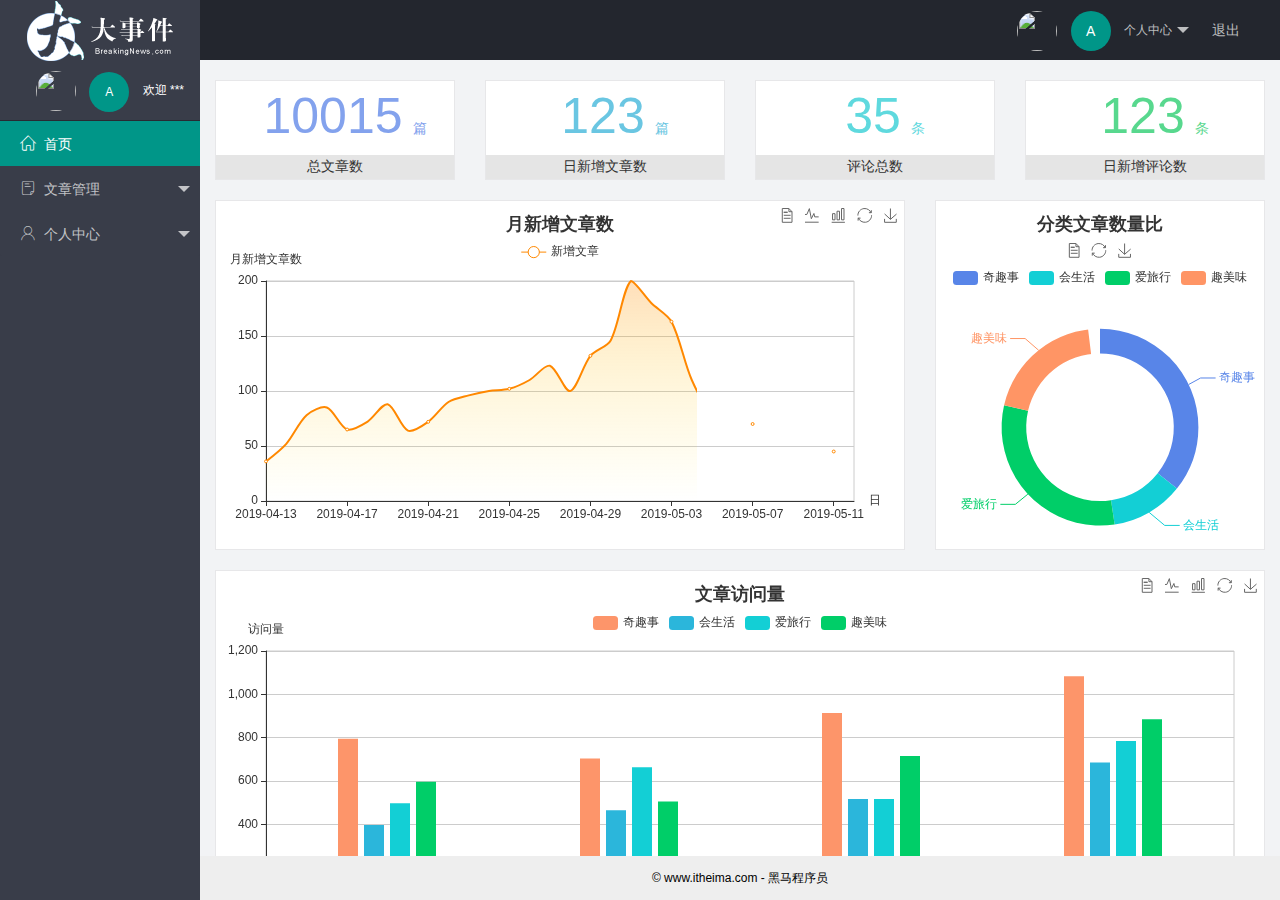
==== index.html @ 45d3a110 "完成了后台页面" ====
<!DOCTYPE html>
<html lang="en">
<head>
    <meta charset="UTF-8">
    <meta http-equiv="X-UA-Compatible" content="IE=edge">
    <meta name="viewport" content="width=device-width, initial-scale=1.0">
    <title>Document</title>
    <link rel="stylesheet" href="./assets/lib/layui/css/layui.css">
    <link rel="stylesheet" href="./assets/fonts/iconfont.css">
    <link rel="stylesheet" href="./assets/css/idnex.css">
</head>
<body>
    <div class="layui-layout layui-layout-admin">
      <div class="layui-header">
        <div class="layui-logo layui-hide-xs layui-bg-black">
            <img src="./assets/images/logo.png" alt="">
        </div>
        <!-- 头部区域（可配合layui 已有的水平导航） -->
       
        <ul class="layui-nav layui-layout-right">
          <li class="layui-nav-item layui-hide layui-show-md-inline-block">
            <a href="javascript:;" class="userinfo">
              <img src="//tva1.sinaimg.cn/crop.0.0.118.118.180/5db11ff4gw1e77d3nqrv8j203b03cweg.jpg" class="layui-nav-img">
              <span class="text-avatar">A</span>
              个人中心
            </a>
            <dl class="layui-nav-child">
              <dd><a href="">基本资料</a></dd>
              <dd><a href="">更换头像</a></dd>
              <dd><a href="">重置密码</a></dd>
            </dl>
          </li>
          <li class="layui-nav-item" lay-header-event="menuRight" lay-unselect>
            <a href="javascript:;" class="btnlogout">
            退出
            </a>
          </li>
        </ul>
      </div>
      
      <div class="layui-side layui-bg-black">
        <div class="layui-side-scroll">
          <!-- 左侧导航区域（可配合layui已有的垂直导航） -->
          <div class="userinfo">
            <img src="//tva1.sinaimg.cn/crop.0.0.118.118.180/5db11ff4gw1e77d3nqrv8j203b03cweg.jpg" class="layui-nav-img">
            <span class="text-avatar">A</span>
            <span id="welcome">欢迎 ***</span>
          </div>
          <ul class="layui-nav layui-nav-tree" lay-shrink="all">
           
            <li class="layui-nav-item layui-this"><a href="./home/dashboard.html" target="fm" ><span class="iconfont icon-home"></span>首页</a></li>

            <li class="layui-nav-item">
              <a class="" href="javascript:;"><span class="iconfont icon-16"></span>文章管理</a>
              <dl class="layui-nav-child">
                <dd><a href="javascript:;"><i class="layui-icon layui-icon-app"></i>文章类别</a></dd>
                <dd><a href="javascript:;"><i class="layui-icon layui-icon-app"></i>文章列表</a></dd>
                <dd><a href="javascript:;"><i class="layui-icon layui-icon-app"></i>发布文章</a></dd>
              </dl>
            </li>
            <li class="layui-nav-item">
              <a href="javascript:;"><span class="iconfont icon-user"></span>个人中心</a>
              <dl class="layui-nav-child">
                <dd><a href="javascript:;"><i class="layui-icon layui-icon-app"></i>基本资料</a></dd>
                <dd><a href="javascript:;"><i class="layui-icon layui-icon-app"></i>更换头像</a></dd>
                <dd><a href="javascript:;"><i class="layui-icon layui-icon-app"></i>重置密码</a></dd>
              </dl>
            </li>
            
          </ul>
        </div>
      </div>
      
      <div class="layui-body">
        <!-- 内容主体区域 -->
        <iframe name="fm" src="./home/dashboard.html" frameborder="0"></iframe>
      </div>
      
      <div class="layui-footer">
        <!-- 底部固定区域 -->
        © www.itheima.com - 黑马程序员
      </div>
    </div>
    <script src="./assets/lib/layui/layui.all.js"></script>
    <script src="./assets/lib/jquery.js"></script>
    <script src="./assets/js/baseapi.js"></script>
    <script src="./assets/js/index.js"></script>
    </body>
</html>
---- assets/lib/layui/css/layui.css ----
/** layui-v2.5.5 MIT License By https://www.layui.com */
 .layui-inline,img{display:inline-block;vertical-align:middle}h1,h2,h3,h4,h5,h6{font-weight:400}.layui-edge,.layui-header,.layui-inline,.layui-main{position:relative}.layui-body,.layui-edge,.layui-elip{overflow:hidden}.layui-btn,.layui-edge,.layui-inline,img{vertical-align:middle}.layui-btn,.layui-disabled,.layui-icon,.layui-unselect{-moz-user-select:none;-webkit-user-select:none;-ms-user-select:none}.layui-elip,.layui-form-checkbox span,.layui-form-pane .layui-form-label{text-overflow:ellipsis;white-space:nowrap}.layui-breadcrumb,.layui-tree-btnGroup{visibility:hidden}blockquote,body,button,dd,div,dl,dt,form,h1,h2,h3,h4,h5,h6,input,li,ol,p,pre,td,textarea,th,ul{margin:0;padding:0;-webkit-tap-highlight-color:rgba(0,0,0,0)}a:active,a:hover{outline:0}img{border:none}li{list-style:none}table{border-collapse:collapse;border-spacing:0}h4,h5,h6{font-size:100%}button,input,optgroup,option,select,textarea{font-family:inherit;font-size:inherit;font-style:inherit;font-weight:inherit;outline:0}pre{white-space:pre-wrap;white-space:-moz-pre-wrap;white-space:-pre-wrap;white-space:-o-pre-wrap;word-wrap:break-word}body{line-height:24px;font:14px Helvetica Neue,Helvetica,PingFang SC,Tahoma,Arial,sans-serif}hr{height:1px;margin:10px 0;border:0;clear:both}a{color:#333;text-decoration:none}a:hover{color:#777}a cite{font-style:normal;*cursor:pointer}.layui-border-box,.layui-border-box *{box-sizing:border-box}.layui-box,.layui-box *{box-sizing:content-box}.layui-clear{clear:both;*zoom:1}.layui-clear:after{content:'\20';clear:both;*zoom:1;display:block;height:0}.layui-inline{*display:inline;*zoom:1}.layui-edge{display:inline-block;width:0;height:0;border-width:6px;border-style:dashed;border-color:transparent}.layui-edge-top{top:-4px;border-bottom-color:#999;border-bottom-style:solid}.layui-edge-right{border-left-color:#999;border-left-style:solid}.layui-edge-bottom{top:2px;border-top-color:#999;border-top-style:solid}.layui-edge-left{border-right-color:#999;border-right-style:solid}.layui-disabled,.layui-disabled:hover{color:#d2d2d2!important;cursor:not-allowed!important}.layui-circle{border-radius:100%}.layui-show{display:block!important}.layui-hide{display:none!important}@font-face{font-family:layui-icon;src:url(../font/iconfont.eot?v=250);src:url(../font/iconfont.eot?v=250#iefix) format('embedded-opentype'),url(../font/iconfont.woff2?v=250) format('woff2'),url(../font/iconfont.woff?v=250) format('woff'),url(../font/iconfont.ttf?v=250) format('truetype'),url(../font/iconfont.svg?v=250#layui-icon) format('svg')}.layui-icon{font-family:layui-icon!important;font-size:16px;font-style:normal;-webkit-font-smoothing:antialiased;-moz-osx-font-smoothing:grayscale}.layui-icon-reply-fill:before{content:"\e611"}.layui-icon-set-fill:before{content:"\e614"}.layui-icon-menu-fill:before{content:"\e60f"}.layui-icon-search:before{content:"\e615"}.layui-icon-share:before{content:"\e641"}.layui-icon-set-sm:before{content:"\e620"}.layui-icon-engine:before{content:"\e628"}.layui-icon-close:before{content:"\1006"}.layui-icon-close-fill:before{content:"\1007"}.layui-icon-chart-screen:before{content:"\e629"}.layui-icon-star:before{content:"\e600"}.layui-icon-circle-dot:before{content:"\e617"}.layui-icon-chat:before{content:"\e606"}.layui-icon-release:before{content:"\e609"}.layui-icon-list:before{content:"\e60a"}.layui-icon-chart:before{content:"\e62c"}.layui-icon-ok-circle:before{content:"\1005"}.layui-icon-layim-theme:before{content:"\e61b"}.layui-icon-table:before{content:"\e62d"}.layui-icon-right:before{content:"\e602"}.layui-icon-left:before{content:"\e603"}.layui-icon-cart-simple:before{content:"\e698"}.layui-icon-face-cry:before{content:"\e69c"}.layui-icon-face-smile:before{content:"\e6af"}.layui-icon-survey:before{content:"\e6b2"}.layui-icon-tree:before{content:"\e62e"}.layui-icon-upload-circle:before{content:"\e62f"}.layui-icon-add-circle:before{content:"\e61f"}.layui-icon-download-circle:before{content:"\e601"}.layui-icon-templeate-1:before{content:"\e630"}.layui-icon-util:before{content:"\e631"}.layui-icon-face-surprised:before{content:"\e664"}.layui-icon-edit:before{content:"\e642"}.layui-icon-speaker:before{content:"\e645"}.layui-icon-down:before{content:"\e61a"}.layui-icon-file:before{content:"\e621"}.layui-icon-layouts:before{content:"\e632"}.layui-icon-rate-half:before{content:"\e6c9"}.layui-icon-add-circle-fine:before{content:"\e608"}.layui-icon-prev-circle:before{content:"\e633"}.layui-icon-read:before{content:"\e705"}.layui-icon-404:before{content:"\e61c"}.layui-icon-carousel:before{content:"\e634"}.layui-icon-help:before{content:"\e607"}.layui-icon-code-circle:before{content:"\e635"}.layui-icon-water:before{content:"\e636"}.layui-icon-username:before{content:"\e66f"}.layui-icon-find-fill:before{content:"\e670"}.layui-icon-about:before{content:"\e60b"}.layui-icon-location:before{content:"\e715"}.layui-icon-up:before{content:"\e619"}.layui-icon-pause:before{content:"\e651"}.layui-icon-date:before{content:"\e637"}.layui-icon-layim-uploadfile:before{content:"\e61d"}.layui-icon-delete:before{content:"\e640"}.layui-icon-play:before{content:"\e652"}.layui-icon-top:before{content:"\e604"}.layui-icon-friends:before{content:"\e612"}.layui-icon-refresh-3:before{content:"\e9aa"}.layui-icon-ok:before{content:"\e605"}.layui-icon-layer:before{content:"\e638"}.layui-icon-face-smile-fine:before{content:"\e60c"}.layui-icon-dollar:before{content:"\e659"}.layui-icon-group:before{content:"\e613"}.layui-icon-layim-download:before{content:"\e61e"}.layui-icon-picture-fine:before{content:"\e60d"}.layui-icon-link:before{content:"\e64c"}.layui-icon-diamond:before{content:"\e735"}.layui-icon-log:before{content:"\e60e"}.layui-icon-rate-solid:before{content:"\e67a"}.layui-icon-fonts-del:before{content:"\e64f"}.layui-icon-unlink:before{content:"\e64d"}.layui-icon-fonts-clear:before{content:"\e639"}.layui-icon-triangle-r:before{content:"\e623"}.layui-icon-circle:before{content:"\e63f"}.layui-icon-radio:before{content:"\e643"}.layui-icon-align-center:before{content:"\e647"}.layui-icon-align-right:before{content:"\e648"}.layui-icon-align-left:before{content:"\e649"}.layui-icon-loading-1:before{content:"\e63e"}.layui-icon-return:before{content:"\e65c"}.layui-icon-fonts-strong:before{content:"\e62b"}.layui-icon-upload:before{content:"\e67c"}.layui-icon-dialogue:before{content:"\e63a"}.layui-icon-video:before{content:"\e6ed"}.layui-icon-headset:before{content:"\e6fc"}.layui-icon-cellphone-fine:before{content:"\e63b"}.layui-icon-add-1:before{content:"\e654"}.layui-icon-face-smile-b:before{content:"\e650"}.layui-icon-fonts-html:before{content:"\e64b"}.layui-icon-form:before{content:"\e63c"}.layui-icon-cart:before{content:"\e657"}.layui-icon-camera-fill:before{content:"\e65d"}.layui-icon-tabs:before{content:"\e62a"}.layui-icon-fonts-code:before{content:"\e64e"}.layui-icon-fire:before{content:"\e756"}.layui-icon-set:before{content:"\e716"}.layui-icon-fonts-u:before{content:"\e646"}.layui-icon-triangle-d:before{content:"\e625"}.layui-icon-tips:before{content:"\e702"}.layui-icon-picture:before{content:"\e64a"}.layui-icon-more-vertical:before{content:"\e671"}.layui-icon-flag:before{content:"\e66c"}.layui-icon-loading:before{content:"\e63d"}.layui-icon-fonts-i:before{content:"\e644"}.layui-icon-refresh-1:before{content:"\e666"}.layui-icon-rmb:before{content:"\e65e"}.layui-icon-home:before{content:"\e68e"}.layui-icon-user:before{content:"\e770"}.layui-icon-notice:before{content:"\e667"}.layui-icon-login-weibo:before{content:"\e675"}.layui-icon-voice:before{content:"\e688"}.layui-icon-upload-drag:before{content:"\e681"}.layui-icon-login-qq:before{content:"\e676"}.layui-icon-snowflake:before{content:"\e6b1"}.layui-icon-file-b:before{content:"\e655"}.layui-icon-template:before{content:"\e663"}.layui-icon-auz:before{content:"\e672"}.layui-icon-console:before{content:"\e665"}.layui-icon-app:before{content:"\e653"}.layui-icon-prev:before{content:"\e65a"}.layui-icon-website:before{content:"\e7ae"}.layui-icon-next:before{content:"\e65b"}.layui-icon-component:before{content:"\e857"}.layui-icon-more:before{content:"\e65f"}.layui-icon-login-wechat:before{content:"\e677"}.layui-icon-shrink-right:before{content:"\e668"}.layui-icon-spread-left:before{content:"\e66b"}.layui-icon-camera:before{content:"\e660"}.layui-icon-note:before{content:"\e66e"}.layui-icon-refresh:before{content:"\e669"}.layui-icon-female:before{content:"\e661"}.layui-icon-male:before{content:"\e662"}.layui-icon-password:before{content:"\e673"}.layui-icon-senior:before{content:"\e674"}.layui-icon-theme:before{content:"\e66a"}.layui-icon-tread:before{content:"\e6c5"}.layui-icon-praise:before{content:"\e6c6"}.layui-icon-star-fill:before{content:"\e658"}.layui-icon-rate:before{content:"\e67b"}.layui-icon-template-1:before{content:"\e656"}.layui-icon-vercode:before{content:"\e679"}.layui-icon-cellphone:before{content:"\e678"}.layui-icon-screen-full:before{content:"\e622"}.layui-icon-screen-restore:before{content:"\e758"}.layui-icon-cols:before{content:"\e610"}.layui-icon-export:before{content:"\e67d"}.layui-icon-print:before{content:"\e66d"}.layui-icon-slider:before{content:"\e714"}.layui-icon-addition:before{content:"\e624"}.layui-icon-subtraction:before{content:"\e67e"}.layui-icon-service:before{content:"\e626"}.layui-icon-transfer:before{content:"\e691"}.layui-main{width:1140px;margin:0 auto}.layui-header{z-index:1000;height:60px}.layui-header a:hover{transition:all .5s;-webkit-transition:all .5s}.layui-side{position:fixed;left:0;top:0;bottom:0;z-index:999;width:200px;overflow-x:hidden}.layui-side-scroll{position:relative;width:220px;height:100%;overflow-x:hidden}.layui-body{position:absolute;left:200px;right:0;top:0;bottom:0;z-index:998;width:auto;overflow-y:auto;box-sizing:border-box}.layui-layout-body{overflow:hidden}.layui-layout-admin .layui-header{background-color:#23262E}.layui-layout-admin .layui-side{top:60px;width:200px;overflow-x:hidden}.layui-layout-admin .layui-body{position:fixed;top:60px;bottom:44px}.layui-layout-admin .layui-main{width:auto;margin:0 15px}.layui-layout-admin .layui-footer{position:fixed;left:200px;right:0;bottom:0;height:44px;line-height:44px;padding:0 15px;background-color:#eee}.layui-layout-admin .layui-logo{position:absolute;left:0;top:0;width:200px;height:100%;line-height:60px;text-align:center;color:#009688;font-size:16px}.layui-layout-admin .layui-header .layui-nav{background:0 0}.layui-layout-left{position:absolute!important;left:200px;top:0}.layui-layout-right{position:absolute!important;right:0;top:0}.layui-container{position:relative;margin:0 auto;padding:0 15px;box-sizing:border-box}.layui-fluid{position:relative;margin:0 auto;padding:0 15px}.layui-row:after,.layui-row:before{content:'';display:block;clear:both}.layui-col-lg1,.layui-col-lg10,.layui-col-lg11,.layui-col-lg12,.layui-col-lg2,.layui-col-lg3,.layui-col-lg4,.layui-col-lg5,.layui-col-lg6,.layui-col-lg7,.layui-col-lg8,.layui-col-lg9,.layui-col-md1,.layui-col-md10,.layui-col-md11,.layui-col-md12,.layui-col-md2,.layui-col-md3,.layui-col-md4,.layui-col-md5,.layui-col-md6,.layui-col-md7,.layui-col-md8,.layui-col-md9,.layui-col-sm1,.layui-col-sm10,.layui-col-sm11,.layui-col-sm12,.layui-col-sm2,.layui-col-sm3,.layui-col-sm4,.layui-col-sm5,.layui-col-sm6,.layui-col-sm7,.layui-col-sm8,.layui-col-sm9,.layui-col-xs1,.layui-col-xs10,.layui-col-xs11,.layui-col-xs12,.layui-col-xs2,.layui-col-xs3,.layui-col-xs4,.layui-col-xs5,.layui-col-xs6,.layui-col-xs7,.layui-col-xs8,.layui-col-xs9{position:relative;display:block;box-sizing:border-box}.layui-col-xs1,.layui-col-xs10,.layui-col-xs11,.layui-col-xs12,.layui-col-xs2,.layui-col-xs3,.layui-col-xs4,.layui-col-xs5,.layui-col-xs6,.layui-col-xs7,.layui-col-xs8,.layui-col-xs9{float:left}.layui-col-xs1{width:8.33333333%}.layui-col-xs2{width:16.66666667%}.layui-col-xs3{width:25%}.layui-col-xs4{width:33.33333333%}.layui-col-xs5{width:41.66666667%}.layui-col-xs6{width:50%}.layui-col-xs7{width:58.33333333%}.layui-col-xs8{width:66.66666667%}.layui-col-xs9{width:75%}.layui-col-xs10{width:83.33333333%}.layui-col-xs11{width:91.66666667%}.layui-col-xs12{width:100%}.layui-col-xs-offset1{margin-left:8.33333333%}.layui-col-xs-offset2{margin-left:16.66666667%}.layui-col-xs-offset3{margin-left:25%}.layui-col-xs-offset4{margin-left:33.33333333%}.layui-col-xs-offset5{margin-left:41.66666667%}.layui-col-xs-offset6{margin-left:50%}.layui-col-xs-offset7{margin-left:58.33333333%}.layui-col-xs-offset8{margin-left:66.66666667%}.layui-col-xs-offset9{margin-left:75%}.layui-col-xs-offset10{margin-left:83.33333333%}.layui-col-xs-offset11{margin-left:91.66666667%}.layui-col-xs-offset12{margin-left:100%}@media screen and (max-width:768px){.layui-hide-xs{display:none!important}.layui-show-xs-block{display:block!important}.layui-show-xs-inline{display:inline!important}.layui-show-xs-inline-block{display:inline-block!important}}@media screen and (min-width:768px){.layui-container{width:750px}.layui-hide-sm{display:none!important}.layui-show-sm-block{display:block!important}.layui-show-sm-inline{display:inline!important}.layui-show-sm-inline-block{display:inline-block!important}.layui-col-sm1,.layui-col-sm10,.layui-col-sm11,.layui-col-sm12,.layui-col-sm2,.layui-col-sm3,.layui-col-sm4,.layui-col-sm5,.layui-col-sm6,.layui-col-sm7,.layui-col-sm8,.layui-col-sm9{float:left}.layui-col-sm1{width:8.33333333%}.layui-col-sm2{width:16.66666667%}.layui-col-sm3{width:25%}.layui-col-sm4{width:33.33333333%}.layui-col-sm5{width:41.66666667%}.layui-col-sm6{width:50%}.layui-col-sm7{width:58.33333333%}.layui-col-sm8{width:66.66666667%}.layui-col-sm9{width:75%}.layui-col-sm10{width:83.33333333%}.layui-col-sm11{width:91.66666667%}.layui-col-sm12{width:100%}.layui-col-sm-offset1{margin-left:8.33333333%}.layui-col-sm-offset2{margin-left:16.66666667%}.layui-col-sm-offset3{margin-left:25%}.layui-col-sm-offset4{margin-left:33.33333333%}.layui-col-sm-offset5{margin-left:41.66666667%}.layui-col-sm-offset6{margin-left:50%}.layui-col-sm-offset7{margin-left:58.33333333%}.layui-col-sm-offset8{margin-left:66.66666667%}.layui-col-sm-offset9{margin-left:75%}.layui-col-sm-offset10{margin-left:83.33333333%}.layui-col-sm-offset11{margin-left:91.66666667%}.layui-col-sm-offset12{margin-left:100%}}@media screen and (min-width:992px){.layui-container{width:970px}.layui-hide-md{display:none!important}.layui-show-md-block{display:block!important}.layui-show-md-inline{display:inline!important}.layui-show-md-inline-block{display:inline-block!important}.layui-col-md1,.layui-col-md10,.layui-col-md11,.layui-col-md12,.layui-col-md2,.layui-col-md3,.layui-col-md4,.layui-col-md5,.layui-col-md6,.layui-col-md7,.layui-col-md8,.layui-col-md9{float:left}.layui-col-md1{width:8.33333333%}.layui-col-md2{width:16.66666667%}.layui-col-md3{width:25%}.layui-col-md4{width:33.33333333%}.layui-col-md5{width:41.66666667%}.layui-col-md6{width:50%}.layui-col-md7{width:58.33333333%}.layui-col-md8{width:66.66666667%}.layui-col-md9{width:75%}.layui-col-md10{width:83.33333333%}.layui-col-md11{width:91.66666667%}.layui-col-md12{width:100%}.layui-col-md-offset1{margin-left:8.33333333%}.layui-col-md-offset2{margin-left:16.66666667%}.layui-col-md-offset3{margin-left:25%}.layui-col-md-offset4{margin-left:33.33333333%}.layui-col-md-offset5{margin-left:41.66666667%}.layui-col-md-offset6{margin-left:50%}.layui-col-md-offset7{margin-left:58.33333333%}.layui-col-md-offset8{margin-left:66.66666667%}.layui-col-md-offset9{margin-left:75%}.layui-col-md-offset10{margin-left:83.33333333%}.layui-col-md-offset11{margin-left:91.66666667%}.layui-col-md-offset12{margin-left:100%}}@media screen and (min-width:1200px){.layui-container{width:1170px}.layui-hide-lg{display:none!important}.layui-show-lg-block{display:block!important}.layui-show-lg-inline{display:inline!important}.layui-show-lg-inline-block{display:inline-block!important}.layui-col-lg1,.layui-col-lg10,.layui-col-lg11,.layui-col-lg12,.layui-col-lg2,.layui-col-lg3,.layui-col-lg4,.layui-col-lg5,.layui-col-lg6,.layui-col-lg7,.layui-col-lg8,.layui-col-lg9{float:left}.layui-col-lg1{width:8.33333333%}.layui-col-lg2{width:16.66666667%}.layui-col-lg3{width:25%}.layui-col-lg4{width:33.33333333%}.layui-col-lg5{width:41.66666667%}.layui-col-lg6{width:50%}.layui-col-lg7{width:58.33333333%}.layui-col-lg8{width:66.66666667%}.layui-col-lg9{width:75%}.layui-col-lg10{width:83.33333333%}.layui-col-lg11{width:91.66666667%}.layui-col-lg12{width:100%}.layui-col-lg-offset1{margin-left:8.33333333%}.layui-col-lg-offset2{margin-left:16.66666667%}.layui-col-lg-offset3{margin-left:25%}.layui-col-lg-offset4{margin-left:33.33333333%}.layui-col-lg-offset5{margin-left:41.66666667%}.layui-col-lg-offset6{margin-left:50%}.layui-col-lg-offset7{margin-left:58.33333333%}.layui-col-lg-offset8{margin-left:66.66666667%}.layui-col-lg-offset9{margin-left:75%}.layui-col-lg-offset10{margin-left:83.33333333%}.layui-col-lg-offset11{margin-left:91.66666667%}.layui-col-lg-offset12{margin-left:100%}}.layui-col-space1{margin:-.5px}.layui-col-space1>*{padding:.5px}.layui-col-space3{margin:-1.5px}.layui-col-space3>*{padding:1.5px}.layui-col-space5{margin:-2.5px}.layui-col-space5>*{padding:2.5px}.layui-col-space8{margin:-3.5px}.layui-col-space8>*{padding:3.5px}.layui-col-space10{margin:-5px}.layui-col-space10>*{padding:5px}.layui-col-space12{margin:-6px}.layui-col-space12>*{padding:6px}.layui-col-space15{margin:-7.5px}.layui-col-space15>*{padding:7.5px}.layui-col-space18{margin:-9px}.layui-col-space18>*{padding:9px}.layui-col-space20{margin:-10px}.layui-col-space20>*{padding:10px}.layui-col-space22{margin:-11px}.layui-col-space22>*{padding:11px}.layui-col-space25{margin:-12.5px}.layui-col-space25>*{padding:12.5px}.layui-col-space30{margin:-15px}.layui-col-space30>*{padding:15px}.layui-btn,.layui-input,.layui-select,.layui-textarea,.layui-upload-button{outline:0;-webkit-appearance:none;transition:all .3s;-webkit-transition:all .3s;box-sizing:border-box}.layui-elem-quote{margin-bottom:10px;padding:15px;line-height:22px;border-left:5px solid #009688;border-radius:0 2px 2px 0;background-color:#f2f2f2}.layui-quote-nm{border-style:solid;border-width:1px 1px 1px 5px;background:0 0}.layui-elem-field{margin-bottom:10px;padding:0;border-width:1px;border-style:solid}.layui-elem-field legend{margin-left:20px;padding:0 10px;font-size:20px;font-weight:300}.layui-field-title{margin:10px 0 20px;border-width:1px 0 0}.layui-field-box{padding:10px 15px}.layui-field-title .layui-field-box{padding:10px 0}.layui-progress{position:relative;height:6px;border-radius:20px;background-color:#e2e2e2}.layui-progress-bar{position:absolute;left:0;top:0;width:0;max-width:100%;height:6px;border-radius:20px;text-align:right;background-color:#5FB878;transition:all .3s;-webkit-transition:all .3s}.layui-progress-big,.layui-progress-big .layui-progress-bar{height:18px;line-height:18px}.layui-progress-text{position:relative;top:-20px;line-height:18px;font-size:12px;color:#666}.layui-progress-big .layui-progress-text{position:static;padding:0 10px;color:#fff}.layui-collapse{border-width:1px;border-style:solid;border-radius:2px}.layui-colla-content,.layui-colla-item{border-top-width:1px;border-top-style:solid}.layui-colla-item:first-child{border-top:none}.layui-colla-title{position:relative;height:42px;line-height:42px;padding:0 15px 0 35px;color:#333;background-color:#f2f2f2;cursor:pointer;font-size:14px;overflow:hidden}.layui-colla-content{display:none;padding:10px 15px;line-height:22px;color:#666}.layui-colla-icon{position:absolute;left:15px;top:0;font-size:14px}.layui-card{margin-bottom:15px;border-radius:2px;background-color:#fff;box-shadow:0 1px 2px 0 rgba(0,0,0,.05)}.layui-card:last-child{margin-bottom:0}.layui-card-header{position:relative;height:42px;line-height:42px;padding:0 15px;border-bottom:1px solid #f6f6f6;color:#333;border-radius:2px 2px 0 0;font-size:14px}.layui-bg-black,.layui-bg-blue,.layui-bg-cyan,.layui-bg-green,.layui-bg-orange,.layui-bg-red{color:#fff!important}.layui-card-body{position:relative;padding:10px 15px;line-height:24px}.layui-card-body[pad15]{padding:15px}.layui-card-body[pad20]{padding:20px}.layui-card-body .layui-table{margin:5px 0}.layui-card .layui-tab{margin:0}.layui-panel-window{position:relative;padding:15px;border-radius:0;border-top:5px solid #E6E6E6;background-color:#fff}.layui-auxiliar-moving{position:fixed;left:0;right:0;top:0;bottom:0;width:100%;height:100%;background:0 0;z-index:9999999999}.layui-form-label,.layui-form-mid,.layui-form-select,.layui-input-block,.layui-input-inline,.layui-textarea{position:relative}.layui-bg-red{background-color:#FF5722!important}.layui-bg-orange{background-color:#FFB800!important}.layui-bg-green{background-color:#009688!important}.layui-bg-cyan{background-color:#2F4056!important}.layui-bg-blue{background-color:#1E9FFF!important}.layui-bg-black{background-color:#393D49!important}.layui-bg-gray{background-color:#eee!important;color:#666!important}.layui-badge-rim,.layui-colla-content,.layui-colla-item,.layui-collapse,.layui-elem-field,.layui-form-pane .layui-form-item[pane],.layui-form-pane .layui-form-label,.layui-input,.layui-layedit,.layui-layedit-tool,.layui-quote-nm,.layui-select,.layui-tab-bar,.layui-tab-card,.layui-tab-title,.layui-tab-title .layui-this:after,.layui-textarea{border-color:#e6e6e6}.layui-timeline-item:before,hr{background-color:#e6e6e6}.layui-text{line-height:22px;font-size:14px;color:#666}.layui-text h1,.layui-text h2,.layui-text h3{font-weight:500;color:#333}.layui-text h1{font-size:30px}.layui-text h2{font-size:24px}.layui-text h3{font-size:18px}.layui-text a:not(.layui-btn){color:#01AAED}.layui-text a:not(.layui-btn):hover{text-decoration:underline}.layui-text ul{padding:5px 0 5px 15px}.layui-text ul li{margin-top:5px;list-style-type:disc}.layui-text em,.layui-word-aux{color:#999!important;padding:0 5px!important}.layui-btn{display:inline-block;height:38px;line-height:38px;padding:0 18px;background-color:#009688;color:#fff;white-space:nowrap;text-align:center;font-size:14px;border:none;border-radius:2px;cursor:pointer}.layui-btn:hover{opacity:.8;filter:alpha(opacity=80);color:#fff}.layui-btn:active{opacity:1;filter:alpha(opacity=100)}.layui-btn+.layui-btn{margin-left:10px}.layui-btn-container{font-size:0}.layui-btn-container .layui-btn{margin-right:10px;margin-bottom:10px}.layui-btn-container .layui-btn+.layui-btn{margin-left:0}.layui-table .layui-btn-container .layui-btn{margin-bottom:9px}.layui-btn-radius{border-radius:100px}.layui-btn .layui-icon{margin-right:3px;font-size:18px;vertical-align:bottom;vertical-align:middle\9}.layui-btn-primary{border:1px solid #C9C9C9;background-color:#fff;color:#555}.layui-btn-primary:hover{border-color:#009688;color:#333}.layui-btn-normal{background-color:#1E9FFF}.layui-btn-warm{background-color:#FFB800}.layui-btn-danger{background-color:#FF5722}.layui-btn-checked{background-color:#5FB878}.layui-btn-disabled,.layui-btn-disabled:active,.layui-btn-disabled:hover{border:1px solid #e6e6e6;background-color:#FBFBFB;color:#C9C9C9;cursor:not-allowed;opacity:1}.layui-btn-lg{height:44px;line-height:44px;padding:0 25px;font-size:16px}.layui-btn-sm{height:30px;line-height:30px;padding:0 10px;font-size:12px}.layui-btn-sm i{font-size:16px!important}.layui-btn-xs{height:22px;line-height:22px;padding:0 5px;font-size:12px}.layui-btn-xs i{font-size:14px!important}.layui-btn-group{display:inline-block;vertical-align:middle;font-size:0}.layui-btn-group .layui-btn{margin-left:0!important;margin-right:0!important;border-left:1px solid rgba(255,255,255,.5);border-radius:0}.layui-btn-group .layui-btn-primary{border-left:none}.layui-btn-group .layui-btn-primary:hover{border-color:#C9C9C9;color:#009688}.layui-btn-group .layui-btn:first-child{border-left:none;border-radius:2px 0 0 2px}.layui-btn-group .layui-btn-primary:first-child{border-left:1px solid #c9c9c9}.layui-btn-group .layui-btn:last-child{border-radius:0 2px 2px 0}.layui-btn-group .layui-btn+.layui-btn{margin-left:0}.layui-btn-group+.layui-btn-group{margin-left:10px}.layui-btn-fluid{width:100%}.layui-input,.layui-select,.layui-textarea{height:38px;line-height:1.3;line-height:38px\9;border-width:1px;border-style:solid;background-color:#fff;border-radius:2px}.layui-input::-webkit-input-placeholder,.layui-select::-webkit-input-placeholder,.layui-textarea::-webkit-input-placeholder{line-height:1.3}.layui-input,.layui-textarea{display:block;width:100%;padding-left:10px}.layui-input:hover,.layui-textarea:hover{border-color:#D2D2D2!important}.layui-input:focus,.layui-textarea:focus{border-color:#C9C9C9!important}.layui-textarea{min-height:100px;height:auto;line-height:20px;padding:6px 10px;resize:vertical}.layui-select{padding:0 10px}.layui-form input[type=checkbox],.layui-form input[type=radio],.layui-form select{display:none}.layui-form [lay-ignore]{display:initial}.layui-form-item{margin-bottom:15px;clear:both;*zoom:1}.layui-form-item:after{content:'\20';clear:both;*zoom:1;display:block;height:0}.layui-form-label{float:left;display:block;padding:9px 15px;width:80px;font-weight:400;line-height:20px;text-align:right}.layui-form-label-col{display:block;float:none;padding:9px 0;line-height:20px;text-align:left}.layui-form-item .layui-inline{margin-bottom:5px;margin-right:10px}.layui-input-block{margin-left:110px;min-height:36px}.layui-input-inline{display:inline-block;vertical-align:middle}.layui-form-item .layui-input-inline{float:left;width:190px;margin-right:10px}.layui-form-text .layui-input-inline{width:auto}.layui-form-mid{float:left;display:block;padding:9px 0!important;line-height:20px;margin-right:10px}.layui-form-danger+.layui-form-select .layui-input,.layui-form-danger:focus{border-color:#FF5722!important}.layui-form-select .layui-input{padding-right:30px;cursor:pointer}.layui-form-select .layui-edge{position:absolute;right:10px;top:50%;margin-top:-3px;cursor:pointer;border-width:6px;border-top-color:#c2c2c2;border-top-style:solid;transition:all .3s;-webkit-transition:all .3s}.layui-form-select dl{display:none;position:absolute;left:0;top:42px;padding:5px 0;z-index:899;min-width:100%;border:1px solid #d2d2d2;max-height:300px;overflow-y:auto;background-color:#fff;border-radius:2px;box-shadow:0 2px 4px rgba(0,0,0,.12);box-sizing:border-box}.layui-form-select dl dd,.layui-form-select dl dt{padding:0 10px;line-height:36px;white-space:nowrap;overflow:hidden;text-overflow:ellipsis}.layui-form-select dl dt{font-size:12px;color:#999}.layui-form-select dl dd{cursor:pointer}.layui-form-select dl dd:hover{background-color:#f2f2f2;-webkit-transition:.5s all;transition:.5s all}.layui-form-select .layui-select-group dd{padding-left:20px}.layui-form-select dl dd.layui-select-tips{padding-left:10px!important;color:#999}.layui-form-select dl dd.layui-this{background-color:#5FB878;color:#fff}.layui-form-checkbox,.layui-form-select dl dd.layui-disabled{background-color:#fff}.layui-form-selected dl{display:block}.layui-form-checkbox,.layui-form-checkbox *,.layui-form-switch{display:inline-block;vertical-align:middle}.layui-form-selected .layui-edge{margin-top:-9px;-webkit-transform:rotate(180deg);transform:rotate(180deg);margin-top:-3px\9}:root .layui-form-selected .layui-edge{margin-top:-9px\0/IE9}.layui-form-selectup dl{top:auto;bottom:42px}.layui-select-none{margin:5px 0;text-align:center;color:#999}.layui-select-disabled .layui-disabled{border-color:#eee!important}.layui-select-disabled .layui-edge{border-top-color:#d2d2d2}.layui-form-checkbox{position:relative;height:30px;line-height:30px;margin-right:10px;padding-right:30px;cursor:pointer;font-size:0;-webkit-transition:.1s linear;transition:.1s linear;box-sizing:border-box}.layui-form-checkbox span{padding:0 10px;height:100%;font-size:14px;border-radius:2px 0 0 2px;background-color:#d2d2d2;color:#fff;overflow:hidden}.layui-form-checkbox:hover span{background-color:#c2c2c2}.layui-form-checkbox i{position:absolute;right:0;top:0;width:30px;height:28px;border:1px solid #d2d2d2;border-left:none;border-radius:0 2px 2px 0;color:#fff;font-size:20px;text-align:center}.layui-form-checkbox:hover i{border-color:#c2c2c2;color:#c2c2c2}.layui-form-checked,.layui-form-checked:hover{border-color:#5FB878}.layui-form-checked span,.layui-form-checked:hover span{background-color:#5FB878}.layui-form-checked i,.layui-form-checked:hover i{color:#5FB878}.layui-form-item .layui-form-checkbox{margin-top:4px}.layui-form-checkbox[lay-skin=primary]{height:auto!important;line-height:normal!important;min-width:18px;min-height:18px;border:none!important;margin-right:0;padding-left:28px;padding-right:0;background:0 0}.layui-form-checkbox[lay-skin=primary] span{padding-left:0;padding-right:15px;line-height:18px;background:0 0;color:#666}.layui-form-checkbox[lay-skin=primary] i{right:auto;left:0;width:16px;height:16px;line-height:16px;border:1px solid #d2d2d2;font-size:12px;border-radius:2px;background-color:#fff;-webkit-transition:.1s linear;transition:.1s linear}.layui-form-checkbox[lay-skin=primary]:hover i{border-color:#5FB878;color:#fff}.layui-form-checked[lay-skin=primary] i{border-color:#5FB878!important;background-color:#5FB878;color:#fff}.layui-checkbox-disbaled[lay-skin=primary] span{background:0 0!important;color:#c2c2c2}.layui-checkbox-disbaled[lay-skin=primary]:hover i{border-color:#d2d2d2}.layui-form-item .layui-form-checkbox[lay-skin=primary]{margin-top:10px}.layui-form-switch{position:relative;height:22px;line-height:22px;min-width:35px;padding:0 5px;margin-top:8px;border:1px solid #d2d2d2;border-radius:20px;cursor:pointer;background-color:#fff;-webkit-transition:.1s linear;transition:.1s linear}.layui-form-switch i{position:absolute;left:5px;top:3px;width:16px;height:16px;border-radius:20px;background-color:#d2d2d2;-webkit-transition:.1s linear;transition:.1s linear}.layui-form-switch em{position:relative;top:0;width:25px;margin-left:21px;padding:0!important;text-align:center!important;color:#999!important;font-style:normal!important;font-size:12px}.layui-form-onswitch{border-color:#5FB878;background-color:#5FB878}.layui-checkbox-disbaled,.layui-checkbox-disbaled i{border-color:#e2e2e2!important}.layui-form-onswitch i{left:100%;margin-left:-21px;background-color:#fff}.layui-form-onswitch em{margin-left:5px;margin-right:21px;color:#fff!important}.layui-checkbox-disbaled span{background-color:#e2e2e2!important}.layui-checkbox-disbaled:hover i{color:#fff!important}[lay-radio]{display:none}.layui-form-radio,.layui-form-radio *{display:inline-block;vertical-align:middle}.layui-form-radio{line-height:28px;margin:6px 10px 0 0;padding-right:10px;cursor:pointer;font-size:0}.layui-form-radio *{font-size:14px}.layui-form-radio>i{margin-right:8px;font-size:22px;color:#c2c2c2}.layui-form-radio>i:hover,.layui-form-radioed>i{color:#5FB878}.layui-radio-disbaled>i{color:#e2e2e2!important}.layui-form-pane .layui-form-label{width:110px;padding:8px 15px;height:38px;line-height:20px;border-width:1px;border-style:solid;border-radius:2px 0 0 2px;text-align:center;background-color:#FBFBFB;overflow:hidden;box-sizing:border-box}.layui-form-pane .layui-input-inline{margin-left:-1px}.layui-form-pane .layui-input-block{margin-left:110px;left:-1px}.layui-form-pane .layui-input{border-radius:0 2px 2px 0}.layui-form-pane .layui-form-text .layui-form-label{float:none;width:100%;border-radius:2px;box-sizing:border-box;text-align:left}.layui-form-pane .layui-form-text .layui-input-inline{display:block;margin:0;top:-1px;clear:both}.layui-form-pane .layui-form-text .layui-input-block{margin:0;left:0;top:-1px}.layui-form-pane .layui-form-text .layui-textarea{min-height:100px;border-radius:0 0 2px 2px}.layui-form-pane .layui-form-checkbox{margin:4px 0 4px 10px}.layui-form-pane .layui-form-radio,.layui-form-pane .layui-form-switch{margin-top:6px;margin-left:10px}.layui-form-pane .layui-form-item[pane]{position:relative;border-width:1px;border-style:solid}.layui-form-pane .layui-form-item[pane] .layui-form-label{position:absolute;left:0;top:0;height:100%;border-width:0 1px 0 0}.layui-form-pane .layui-form-item[pane] .layui-input-inline{margin-left:110px}@media screen and (max-width:450px){.layui-form-item .layui-form-label{text-overflow:ellipsis;overflow:hidden;white-space:nowrap}.layui-form-item .layui-inline{display:block;margin-right:0;margin-bottom:20px;clear:both}.layui-form-item .layui-inline:after{content:'\20';clear:both;display:block;height:0}.layui-form-item .layui-input-inline{display:block;float:none;left:-3px;width:auto;margin:0 0 10px 112px}.layui-form-item .layui-input-inline+.layui-form-mid{margin-left:110px;top:-5px;padding:0}.layui-form-item .layui-form-checkbox{margin-right:5px;margin-bottom:5px}}.layui-layedit{border-width:1px;border-style:solid;border-radius:2px}.layui-layedit-tool{padding:3px 5px;border-bottom-width:1px;border-bottom-style:solid;font-size:0}.layedit-tool-fixed{position:fixed;top:0;border-top:1px solid #e2e2e2}.layui-layedit-tool .layedit-tool-mid,.layui-layedit-tool .layui-icon{display:inline-block;vertical-align:middle;text-align:center;font-size:14px}.layui-layedit-tool .layui-icon{position:relative;width:32px;height:30px;line-height:30px;margin:3px 5px;color:#777;cursor:pointer;border-radius:2px}.layui-layedit-tool .layui-icon:hover{color:#393D49}.layui-layedit-tool .layui-icon:active{color:#000}.layui-layedit-tool .layedit-tool-active{background-color:#e2e2e2;color:#000}.layui-layedit-tool .layui-disabled,.layui-layedit-tool .layui-disabled:hover{color:#d2d2d2;cursor:not-allowed}.layui-layedit-tool .layedit-tool-mid{width:1px;height:18px;margin:0 10px;background-color:#d2d2d2}.layedit-tool-html{width:50px!important;font-size:30px!important}.layedit-tool-b,.layedit-tool-code,.layedit-tool-help{font-size:16px!important}.layedit-tool-d,.layedit-tool-face,.layedit-tool-image,.layedit-tool-unlink{font-size:18px!important}.layedit-tool-image input{position:absolute;font-size:0;left:0;top:0;width:100%;height:100%;opacity:.01;filter:Alpha(opacity=1);cursor:pointer}.layui-layedit-iframe iframe{display:block;width:100%}#LAY_layedit_code{overflow:hidden}.layui-laypage{display:inline-block;*display:inline;*zoom:1;vertical-align:middle;margin:10px 0;font-size:0}.layui-laypage>a:first-child,.layui-laypage>a:first-child em{border-radius:2px 0 0 2px}.layui-laypage>a:last-child,.layui-laypage>a:last-child em{border-radius:0 2px 2px 0}.layui-laypage>:first-child{margin-left:0!important}.layui-laypage>:last-child{margin-right:0!important}.layui-laypage a,.layui-laypage button,.layui-laypage input,.layui-laypage select,.layui-laypage span{border:1px solid #e2e2e2}.layui-laypage a,.layui-laypage span{display:inline-block;*display:inline;*zoom:1;vertical-align:middle;padding:0 15px;height:28px;line-height:28px;margin:0 -1px 5px 0;background-color:#fff;color:#333;font-size:12px}.layui-flow-more a *,.layui-laypage input,.layui-table-view select[lay-ignore]{display:inline-block}.layui-laypage a:hover{color:#009688}.layui-laypage em{font-style:normal}.layui-laypage .layui-laypage-spr{color:#999;font-weight:700}.layui-laypage a{text-decoration:none}.layui-laypage .layui-laypage-curr{position:relative}.layui-laypage .layui-laypage-curr em{position:relative;color:#fff}.layui-laypage .layui-laypage-curr .layui-laypage-em{position:absolute;left:-1px;top:-1px;padding:1px;width:100%;height:100%;background-color:#009688}.layui-laypage-em{border-radius:2px}.layui-laypage-next em,.layui-laypage-prev em{font-family:Sim sun;font-size:16px}.layui-laypage .layui-laypage-count,.layui-laypage .layui-laypage-limits,.layui-laypage .layui-laypage-refresh,.layui-laypage .layui-laypage-skip{margin-left:10px;margin-right:10px;padding:0;border:none}.layui-laypage .layui-laypage-limits,.layui-laypage .layui-laypage-refresh{vertical-align:top}.layui-laypage .layui-laypage-refresh i{font-size:18px;cursor:pointer}.layui-laypage select{height:22px;padding:3px;border-radius:2px;cursor:pointer}.layui-laypage .layui-laypage-skip{height:30px;line-height:30px;color:#999}.layui-laypage button,.layui-laypage input{height:30px;line-height:30px;border-radius:2px;vertical-align:top;background-color:#fff;box-sizing:border-box}.layui-laypage input{width:40px;margin:0 10px;padding:0 3px;text-align:center}.layui-laypage input:focus,.layui-laypage select:focus{border-color:#009688!important}.layui-laypage button{margin-left:10px;padding:0 10px;cursor:pointer}.layui-table,.layui-table-view{margin:10px 0}.layui-flow-more{margin:10px 0;text-align:center;color:#999;font-size:14px}.layui-flow-more a{height:32px;line-height:32px}.layui-flow-more a *{vertical-align:top}.layui-flow-more a cite{padding:0 20px;border-radius:3px;background-color:#eee;color:#333;font-style:normal}.layui-flow-more a cite:hover{opacity:.8}.layui-flow-more a i{font-size:30px;color:#737383}.layui-table{width:100%;background-color:#fff;color:#666}.layui-table tr{transition:all .3s;-webkit-transition:all .3s}.layui-table th{text-align:left;font-weight:400}.layui-table tbody tr:hover,.layui-table thead tr,.layui-table-click,.layui-table-header,.layui-table-hover,.layui-table-mend,.layui-table-patch,.layui-table-tool,.layui-table-total,.layui-table-total tr,.layui-table[lay-even] tr:nth-child(even){background-color:#f2f2f2}.layui-table td,.layui-table th,.layui-table-col-set,.layui-table-fixed-r,.layui-table-grid-down,.layui-table-header,.layui-table-page,.layui-table-tips-main,.layui-table-tool,.layui-table-total,.layui-table-view,.layui-table[lay-skin=line],.layui-table[lay-skin=row]{border-width:1px;border-style:solid;border-color:#e6e6e6}.layui-table td,.layui-table th{position:relative;padding:9px 15px;min-height:20px;line-height:20px;font-size:14px}.layui-table[lay-skin=line] td,.layui-table[lay-skin=line] th{border-width:0 0 1px}.layui-table[lay-skin=row] td,.layui-table[lay-skin=row] th{border-width:0 1px 0 0}.layui-table[lay-skin=nob] td,.layui-table[lay-skin=nob] th{border:none}.layui-table img{max-width:100px}.layui-table[lay-size=lg] td,.layui-table[lay-size=lg] th{padding:15px 30px}.layui-table-view .layui-table[lay-size=lg] .layui-table-cell{height:40px;line-height:40px}.layui-table[lay-size=sm] td,.layui-table[lay-size=sm] th{font-size:12px;padding:5px 10px}.layui-table-view .layui-table[lay-size=sm] .layui-table-cell{height:20px;line-height:20px}.layui-table[lay-data]{display:none}.layui-table-box{position:relative;overflow:hidden}.layui-table-view .layui-table{position:relative;width:auto;margin:0}.layui-table-view .layui-table[lay-skin=line]{border-width:0 1px 0 0}.layui-table-view .layui-table[lay-skin=row]{border-width:0 0 1px}.layui-table-view .layui-table td,.layui-table-view .layui-table th{padding:5px 0;border-top:none;border-left:none}.layui-table-view .layui-table th.layui-unselect .layui-table-cell span{cursor:pointer}.layui-table-view .layui-table td{cursor:default}.layui-table-view .layui-table td[data-edit=text]{cursor:text}.layui-table-view .layui-form-checkbox[lay-skin=primary] i{width:18px;height:18px}.layui-table-view .layui-form-radio{line-height:0;padding:0}.layui-table-view .layui-form-radio>i{margin:0;font-size:20px}.layui-table-init{position:absolute;left:0;top:0;width:100%;height:100%;text-align:center;z-index:110}.layui-table-init .layui-icon{position:absolute;left:50%;top:50%;margin:-15px 0 0 -15px;font-size:30px;color:#c2c2c2}.layui-table-header{border-width:0 0 1px;overflow:hidden}.layui-table-header .layui-table{margin-bottom:-1px}.layui-table-tool .layui-inline[lay-event]{position:relative;width:26px;height:26px;padding:5px;line-height:16px;margin-right:10px;text-align:center;color:#333;border:1px solid #ccc;cursor:pointer;-webkit-transition:.5s all;transition:.5s all}.layui-table-tool .layui-inline[lay-event]:hover{border:1px solid #999}.layui-table-tool-temp{padding-right:120px}.layui-table-tool-self{position:absolute;right:17px;top:10px}.layui-table-tool .layui-table-tool-self .layui-inline[lay-event]{margin:0 0 0 10px}.layui-table-tool-panel{position:absolute;top:29px;left:-1px;padding:5px 0;min-width:150px;min-height:40px;border:1px solid #d2d2d2;text-align:left;overflow-y:auto;background-color:#fff;box-shadow:0 2px 4px rgba(0,0,0,.12)}.layui-table-cell,.layui-table-tool-panel li{overflow:hidden;text-overflow:ellipsis;white-space:nowrap}.layui-table-tool-panel li{padding:0 10px;line-height:30px;-webkit-transition:.5s all;transition:.5s all}.layui-table-tool-panel li .layui-form-checkbox[lay-skin=primary]{width:100%;padding-left:28px}.layui-table-tool-panel li:hover{background-color:#f2f2f2}.layui-table-tool-panel li .layui-form-checkbox[lay-skin=primary] i{position:absolute;left:0;top:0}.layui-table-tool-panel li .layui-form-checkbox[lay-skin=primary] span{padding:0}.layui-table-tool .layui-table-tool-self .layui-table-tool-panel{left:auto;right:-1px}.layui-table-col-set{position:absolute;right:0;top:0;width:20px;height:100%;border-width:0 0 0 1px;background-color:#fff}.layui-table-sort{width:10px;height:20px;margin-left:5px;cursor:pointer!important}.layui-table-sort .layui-edge{position:absolute;left:5px;border-width:5px}.layui-table-sort .layui-table-sort-asc{top:3px;border-top:none;border-bottom-style:solid;border-bottom-color:#b2b2b2}.layui-table-sort .layui-table-sort-asc:hover{border-bottom-color:#666}.layui-table-sort .layui-table-sort-desc{bottom:5px;border-bottom:none;border-top-style:solid;border-top-color:#b2b2b2}.layui-table-sort .layui-table-sort-desc:hover{border-top-color:#666}.layui-table-sort[lay-sort=asc] .layui-table-sort-asc{border-bottom-color:#000}.layui-table-sort[lay-sort=desc] .layui-table-sort-desc{border-top-color:#000}.layui-table-cell{height:28px;line-height:28px;padding:0 15px;position:relative;box-sizing:border-box}.layui-table-cell .layui-form-checkbox[lay-skin=primary]{top:-1px;padding:0}.layui-table-cell .layui-table-link{color:#01AAED}.laytable-cell-checkbox,.laytable-cell-numbers,.laytable-cell-radio,.laytable-cell-space{padding:0;text-align:center}.layui-table-body{position:relative;overflow:auto;margin-right:-1px;margin-bottom:-1px}.layui-table-body .layui-none{line-height:26px;padding:15px;text-align:center;color:#999}.layui-table-fixed{position:absolute;left:0;top:0;z-index:101}.layui-table-fixed .layui-table-body{overflow:hidden}.layui-table-fixed-l{box-shadow:0 -1px 8px rgba(0,0,0,.08)}.layui-table-fixed-r{left:auto;right:-1px;border-width:0 0 0 1px;box-shadow:-1px 0 8px rgba(0,0,0,.08)}.layui-table-fixed-r .layui-table-header{position:relative;overflow:visible}.layui-table-mend{position:absolute;right:-49px;top:0;height:100%;width:50px}.layui-table-tool{position:relative;z-index:890;width:100%;min-height:50px;line-height:30px;padding:10px 15px;border-width:0 0 1px}.layui-table-tool .layui-btn-container{margin-bottom:-10px}.layui-table-page,.layui-table-total{border-width:1px 0 0;margin-bottom:-1px;overflow:hidden}.layui-table-page{position:relative;width:100%;padding:7px 7px 0;height:41px;font-size:12px;white-space:nowrap}.layui-table-page>div{height:26px}.layui-table-page .layui-laypage{margin:0}.layui-table-page .layui-laypage a,.layui-table-page .layui-laypage span{height:26px;line-height:26px;margin-bottom:10px;border:none;background:0 0}.layui-table-page .layui-laypage a,.layui-table-page .layui-laypage span.layui-laypage-curr{padding:0 12px}.layui-table-page .layui-laypage span{margin-left:0;padding:0}.layui-table-page .layui-laypage .layui-laypage-prev{margin-left:-7px!important}.layui-table-page .layui-laypage .layui-laypage-curr .layui-laypage-em{left:0;top:0;padding:0}.layui-table-page .layui-laypage button,.layui-table-page .layui-laypage input{height:26px;line-height:26px}.layui-table-page .layui-laypage input{width:40px}.layui-table-page .layui-laypage button{padding:0 10px}.layui-table-page select{height:18px}.layui-table-patch .layui-table-cell{padding:0;width:30px}.layui-table-edit{position:absolute;left:0;top:0;width:100%;height:100%;padding:0 14px 1px;border-radius:0;box-shadow:1px 1px 20px rgba(0,0,0,.15)}.layui-table-edit:focus{border-color:#5FB878!important}select.layui-table-edit{padding:0 0 0 10px;border-color:#C9C9C9}.layui-table-view .layui-form-checkbox,.layui-table-view .layui-form-radio,.layui-table-view .layui-form-switch{top:0;margin:0;box-sizing:content-box}.layui-table-view .layui-form-checkbox{top:-1px;height:26px;line-height:26px}.layui-table-view .layui-form-checkbox i{height:26px}.layui-table-grid .layui-table-cell{overflow:visible}.layui-table-grid-down{position:absolute;top:0;right:0;width:26px;height:100%;padding:5px 0;border-width:0 0 0 1px;text-align:center;background-color:#fff;color:#999;cursor:pointer}.layui-table-grid-down .layui-icon{position:absolute;top:50%;left:50%;margin:-8px 0 0 -8px}.layui-table-grid-down:hover{background-color:#fbfbfb}body .layui-table-tips .layui-layer-content{background:0 0;padding:0;box-shadow:0 1px 6px rgba(0,0,0,.12)}.layui-table-tips-main{margin:-44px 0 0 -1px;max-height:150px;padding:8px 15px;font-size:14px;overflow-y:scroll;background-color:#fff;color:#666}.layui-table-tips-c{position:absolute;right:-3px;top:-13px;width:20px;height:20px;padding:3px;cursor:pointer;background-color:#666;border-radius:50%;color:#fff}.layui-table-tips-c:hover{background-color:#777}.layui-table-tips-c:before{position:relative;right:-2px}.layui-upload-file{display:none!important;opacity:.01;filter:Alpha(opacity=1)}.layui-upload-drag,.layui-upload-form,.layui-upload-wrap{display:inline-block}.layui-upload-list{margin:10px 0}.layui-upload-choose{padding:0 10px;color:#999}.layui-upload-drag{position:relative;padding:30px;border:1px dashed #e2e2e2;background-color:#fff;text-align:center;cursor:pointer;color:#999}.layui-upload-drag .layui-icon{font-size:50px;color:#009688}.layui-upload-drag[lay-over]{border-color:#009688}.layui-upload-iframe{position:absolute;width:0;height:0;border:0;visibility:hidden}.layui-upload-wrap{position:relative;vertical-align:middle}.layui-upload-wrap .layui-upload-file{display:block!important;position:absolute;left:0;top:0;z-index:10;font-size:100px;width:100%;height:100%;opacity:.01;filter:Alpha(opacity=1);cursor:pointer}.layui-transfer-active,.layui-transfer-box{display:inline-block;vertical-align:middle}.layui-transfer-box,.layui-transfer-header,.layui-transfer-search{border-width:0;border-style:solid;border-color:#e6e6e6}.layui-transfer-box{position:relative;border-width:1px;width:200px;height:360px;border-radius:2px;background-color:#fff}.layui-transfer-box .layui-form-checkbox{width:100%;margin:0!important}.layui-transfer-header{height:38px;line-height:38px;padding:0 10px;border-bottom-width:1px}.layui-transfer-search{position:relative;padding:10px;border-bottom-width:1px}.layui-transfer-search .layui-input{height:32px;padding-left:30px;font-size:12px}.layui-transfer-search .layui-icon-search{position:absolute;left:20px;top:50%;margin-top:-8px;color:#666}.layui-transfer-active{margin:0 15px}.layui-transfer-active .layui-btn{display:block;margin:0;padding:0 15px;background-color:#5FB878;border-color:#5FB878;color:#fff}.layui-transfer-active .layui-btn-disabled{background-color:#FBFBFB;border-color:#e6e6e6;color:#C9C9C9}.layui-transfer-active .layui-btn:first-child{margin-bottom:15px}.layui-transfer-active .layui-btn .layui-icon{margin:0;font-size:14px!important}.layui-transfer-data{padding:5px 0;overflow:auto}.layui-transfer-data li{height:32px;line-height:32px;padding:0 10px}.layui-transfer-data li:hover{background-color:#f2f2f2;transition:.5s all}.layui-transfer-data .layui-none{padding:15px 10px;text-align:center;color:#999}.layui-nav{position:relative;padding:0 20px;background-color:#393D49;color:#fff;border-radius:2px;font-size:0;box-sizing:border-box}.layui-nav *{font-size:14px}.layui-nav .layui-nav-item{position:relative;display:inline-block;*display:inline;*zoom:1;vertical-align:middle;line-height:60px}.layui-nav .layui-nav-item a{display:block;padding:0 20px;color:#fff;color:rgba(255,255,255,.7);transition:all .3s;-webkit-transition:all .3s}.layui-nav .layui-this:after,.layui-nav-bar,.layui-nav-tree .layui-nav-itemed:after{position:absolute;left:0;top:0;width:0;height:5px;background-color:#5FB878;transition:all .2s;-webkit-transition:all .2s}.layui-nav-bar{z-index:1000}.layui-nav .layui-nav-item a:hover,.layui-nav .layui-this a{color:#fff}.layui-nav .layui-this:after{content:'';top:auto;bottom:0;width:100%}.layui-nav-img{width:30px;height:30px;margin-right:10px;border-radius:50%}.layui-nav .layui-nav-more{content:'';width:0;height:0;border-style:solid dashed dashed;border-color:#fff transparent transparent;overflow:hidden;cursor:pointer;transition:all .2s;-webkit-transition:all .2s;position:absolute;top:50%;right:3px;margin-top:-3px;border-width:6px;border-top-color:rgba(255,255,255,.7)}.layui-nav .layui-nav-mored,.layui-nav-itemed>a .layui-nav-more{margin-top:-9px;border-style:dashed dashed solid;border-color:transparent transparent #fff}.layui-nav-child{display:none;position:absolute;left:0;top:65px;min-width:100%;line-height:36px;padding:5px 0;box-shadow:0 2px 4px rgba(0,0,0,.12);border:1px solid #d2d2d2;background-color:#fff;z-index:100;border-radius:2px;white-space:nowrap}.layui-nav .layui-nav-child a{color:#333}.layui-nav .layui-nav-child a:hover{background-color:#f2f2f2;color:#000}.layui-nav-child dd{position:relative}.layui-nav .layui-nav-child dd.layui-this a,.layui-nav-child dd.layui-this{background-color:#5FB878;color:#fff}.layui-nav-child dd.layui-this:after{display:none}.layui-nav-tree{width:200px;padding:0}.layui-nav-tree .layui-nav-item{display:block;width:100%;line-height:45px}.layui-nav-tree .layui-nav-item a{position:relative;height:45px;line-height:45px;text-overflow:ellipsis;overflow:hidden;white-space:nowrap}.layui-nav-tree .layui-nav-item a:hover{background-color:#4E5465}.layui-nav-tree .layui-nav-bar{width:5px;height:0;background-color:#009688}.layui-nav-tree .layui-nav-child dd.layui-this,.layui-nav-tree .layui-nav-child dd.layui-this a,.layui-nav-tree .layui-this,.layui-nav-tree .layui-this>a,.layui-nav-tree .layui-this>a:hover{background-color:#009688;color:#fff}.layui-nav-tree .layui-this:after{display:none}.layui-nav-itemed>a,.layui-nav-tree .layui-nav-title a,.layui-nav-tree .layui-nav-title a:hover{color:#fff!important}.layui-nav-tree .layui-nav-child{position:relative;z-index:0;top:0;border:none;box-shadow:none}.layui-nav-tree .layui-nav-child a{height:40px;line-height:40px;color:#fff;color:rgba(255,255,255,.7)}.layui-nav-tree .layui-nav-child,.layui-nav-tree .layui-nav-child a:hover{background:0 0;color:#fff}.layui-nav-tree .layui-nav-more{right:10px}.layui-nav-itemed>.layui-nav-child{display:block;padding:0;background-color:rgba(0,0,0,.3)!important}.layui-nav-itemed>.layui-nav-child>.layui-this>.layui-nav-child{display:block}.layui-nav-side{position:fixed;top:0;bottom:0;left:0;overflow-x:hidden;z-index:999}.layui-bg-blue .layui-nav-bar,.layui-bg-blue .layui-nav-itemed:after,.layui-bg-blue .layui-this:after{background-color:#93D1FF}.layui-bg-blue .layui-nav-child dd.layui-this{background-color:#1E9FFF}.layui-bg-blue .layui-nav-itemed>a,.layui-nav-tree.layui-bg-blue .layui-nav-title a,.layui-nav-tree.layui-bg-blue .layui-nav-title a:hover{background-color:#007DDB!important}.layui-breadcrumb{font-size:0}.layui-breadcrumb>*{font-size:14px}.layui-breadcrumb a{color:#999!important}.layui-breadcrumb a:hover{color:#5FB878!important}.layui-breadcrumb a cite{color:#666;font-style:normal}.layui-breadcrumb span[lay-separator]{margin:0 10px;color:#999}.layui-tab{margin:10px 0;text-align:left!important}.layui-tab[overflow]>.layui-tab-title{overflow:hidden}.layui-tab-title{position:relative;left:0;height:40px;white-space:nowrap;font-size:0;border-bottom-width:1px;border-bottom-style:solid;transition:all .2s;-webkit-transition:all .2s}.layui-tab-title li{display:inline-block;*display:inline;*zoom:1;vertical-align:middle;font-size:14px;transition:all .2s;-webkit-transition:all .2s;position:relative;line-height:40px;min-width:65px;padding:0 15px;text-align:center;cursor:pointer}.layui-tab-title li a{display:block}.layui-tab-title .layui-this{color:#000}.layui-tab-title .layui-this:after{position:absolute;left:0;top:0;content:'';width:100%;height:41px;border-width:1px;border-style:solid;border-bottom-color:#fff;border-radius:2px 2px 0 0;box-sizing:border-box;pointer-events:none}.layui-tab-bar{position:absolute;right:0;top:0;z-index:10;width:30px;height:39px;line-height:39px;border-width:1px;border-style:solid;border-radius:2px;text-align:center;background-color:#fff;cursor:pointer}.layui-tab-bar .layui-icon{position:relative;display:inline-block;top:3px;transition:all .3s;-webkit-transition:all .3s}.layui-tab-item{display:none}.layui-tab-more{padding-right:30px;height:auto!important;white-space:normal!important}.layui-tab-more li.layui-this:after{border-bottom-color:#e2e2e2;border-radius:2px}.layui-tab-more .layui-tab-bar .layui-icon{top:-2px;top:3px\9;-webkit-transform:rotate(180deg);transform:rotate(180deg)}:root .layui-tab-more .layui-tab-bar .layui-icon{top:-2px\0/IE9}.layui-tab-content{padding:10px}.layui-tab-title li .layui-tab-close{position:relative;display:inline-block;width:18px;height:18px;line-height:20px;margin-left:8px;top:1px;text-align:center;font-size:14px;color:#c2c2c2;transition:all .2s;-webkit-transition:all .2s}.layui-tab-title li .layui-tab-close:hover{border-radius:2px;background-color:#FF5722;color:#fff}.layui-tab-brief>.layui-tab-title .layui-this{color:#009688}.layui-tab-brief>.layui-tab-more li.layui-this:after,.layui-tab-brief>.layui-tab-title .layui-this:after{border:none;border-radius:0;border-bottom:2px solid #5FB878}.layui-tab-brief[overflow]>.layui-tab-title .layui-this:after{top:-1px}.layui-tab-card{border-width:1px;border-style:solid;border-radius:2px;box-shadow:0 2px 5px 0 rgba(0,0,0,.1)}.layui-tab-card>.layui-tab-title{background-color:#f2f2f2}.layui-tab-card>.layui-tab-title li{margin-right:-1px;margin-left:-1px}.layui-tab-card>.layui-tab-title .layui-this{background-color:#fff}.layui-tab-card>.layui-tab-title .layui-this:after{border-top:none;border-width:1px;border-bottom-color:#fff}.layui-tab-card>.layui-tab-title .layui-tab-bar{height:40px;line-height:40px;border-radius:0;border-top:none;border-right:none}.layui-tab-card>.layui-tab-more .layui-this{background:0 0;color:#5FB878}.layui-tab-card>.layui-tab-more .layui-this:after{border:none}.layui-timeline{padding-left:5px}.layui-timeline-item{position:relative;padding-bottom:20px}.layui-timeline-axis{position:absolute;left:-5px;top:0;z-index:10;width:20px;height:20px;line-height:20px;background-color:#fff;color:#5FB878;border-radius:50%;text-align:center;cursor:pointer}.layui-timeline-axis:hover{color:#FF5722}.layui-timeline-item:before{content:'';position:absolute;left:5px;top:0;z-index:0;width:1px;height:100%}.layui-timeline-item:last-child:before{display:none}.layui-timeline-item:first-child:before{display:block}.layui-timeline-content{padding-left:25px}.layui-timeline-title{position:relative;margin-bottom:10px}.layui-badge,.layui-badge-dot,.layui-badge-rim{position:relative;display:inline-block;padding:0 6px;font-size:12px;text-align:center;background-color:#FF5722;color:#fff;border-radius:2px}.layui-badge{height:18px;line-height:18px}.layui-badge-dot{width:8px;height:8px;padding:0;border-radius:50%}.layui-badge-rim{height:18px;line-height:18px;border-width:1px;border-style:solid;background-color:#fff;color:#666}.layui-btn .layui-badge,.layui-btn .layui-badge-dot{margin-left:5px}.layui-nav .layui-badge,.layui-nav .layui-badge-dot{position:absolute;top:50%;margin:-8px 6px 0}.layui-tab-title .layui-badge,.layui-tab-title .layui-badge-dot{left:5px;top:-2px}.layui-carousel{position:relative;left:0;top:0;background-color:#f8f8f8}.layui-carousel>[carousel-item]{position:relative;width:100%;height:100%;overflow:hidden}.layui-carousel>[carousel-item]:before{position:absolute;content:'\e63d';left:50%;top:50%;width:100px;line-height:20px;margin:-10px 0 0 -50px;text-align:center;color:#c2c2c2;font-family:layui-icon!important;font-size:30px;font-style:normal;-webkit-font-smoothing:antialiased;-moz-osx-font-smoothing:grayscale}.layui-carousel>[carousel-item]>*{display:none;position:absolute;left:0;top:0;width:100%;height:100%;background-color:#f8f8f8;transition-duration:.3s;-webkit-transition-duration:.3s}.layui-carousel-updown>*{-webkit-transition:.3s ease-in-out up;transition:.3s ease-in-out up}.layui-carousel-arrow{display:none\9;opacity:0;position:absolute;left:10px;top:50%;margin-top:-18px;width:36px;height:36px;line-height:36px;text-align:center;font-size:20px;border:0;border-radius:50%;background-color:rgba(0,0,0,.2);color:#fff;-webkit-transition-duration:.3s;transition-duration:.3s;cursor:pointer}.layui-carousel-arrow[lay-type=add]{left:auto!important;right:10px}.layui-carousel:hover .layui-carousel-arrow[lay-type=add],.layui-carousel[lay-arrow=always] .layui-carousel-arrow[lay-type=add]{right:20px}.layui-carousel[lay-arrow=always] .layui-carousel-arrow{opacity:1;left:20px}.layui-carousel[lay-arrow=none] .layui-carousel-arrow{display:none}.layui-carousel-arrow:hover,.layui-carousel-ind ul:hover{background-color:rgba(0,0,0,.35)}.layui-carousel:hover .layui-carousel-arrow{display:block\9;opacity:1;left:20px}.layui-carousel-ind{position:relative;top:-35px;width:100%;line-height:0!important;text-align:center;font-size:0}.layui-carousel[lay-indicator=outside]{margin-bottom:30px}.layui-carousel[lay-indicator=outside] .layui-carousel-ind{top:10px}.layui-carousel[lay-indicator=outside] .layui-carousel-ind ul{background-color:rgba(0,0,0,.5)}.layui-carousel[lay-indicator=none] .layui-carousel-ind{display:none}.layui-carousel-ind ul{display:inline-block;padding:5px;background-color:rgba(0,0,0,.2);border-radius:10px;-webkit-transition-duration:.3s;transition-duration:.3s}.layui-carousel-ind li{display:inline-block;width:10px;height:10px;margin:0 3px;font-size:14px;background-color:#e2e2e2;background-color:rgba(255,255,255,.5);border-radius:50%;cursor:pointer;-webkit-transition-duration:.3s;transition-duration:.3s}.layui-carousel-ind li:hover{background-color:rgba(255,255,255,.7)}.layui-carousel-ind li.layui-this{background-color:#fff}.layui-carousel>[carousel-item]>.layui-carousel-next,.layui-carousel>[carousel-item]>.layui-carousel-prev,.layui-carousel>[carousel-item]>.layui-this{display:block}.layui-carousel>[carousel-item]>.layui-this{left:0}.layui-carousel>[carousel-item]>.layui-carousel-prev{left:-100%}.layui-carousel>[carousel-item]>.layui-carousel-next{left:100%}.layui-carousel>[carousel-item]>.layui-carousel-next.layui-carousel-left,.layui-carousel>[carousel-item]>.layui-carousel-prev.layui-carousel-right{left:0}.layui-carousel>[carousel-item]>.layui-this.layui-carousel-left{left:-100%}.layui-carousel>[carousel-item]>.layui-this.layui-carousel-right{left:100%}.layui-carousel[lay-anim=updown] .layui-carousel-arrow{left:50%!important;top:20px;margin:0 0 0 -18px}.layui-carousel[lay-anim=updown]>[carousel-item]>*,.layui-carousel[lay-anim=fade]>[carousel-item]>*{left:0!important}.layui-carousel[lay-anim=updown] .layui-carousel-arrow[lay-type=add]{top:auto!important;bottom:20px}.layui-carousel[lay-anim=updown] .layui-carousel-ind{position:absolute;top:50%;right:20px;width:auto;height:auto}.layui-carousel[lay-anim=updown] .layui-carousel-ind ul{padding:3px 5px}.layui-carousel[lay-anim=updown] .layui-carousel-ind li{display:block;margin:6px 0}.layui-carousel[lay-anim=updown]>[carousel-item]>.layui-this{top:0}.layui-carousel[lay-anim=updown]>[carousel-item]>.layui-carousel-prev{top:-100%}.layui-carousel[lay-anim=updown]>[carousel-item]>.layui-carousel-next{top:100%}.layui-carousel[lay-anim=updown]>[carousel-item]>.layui-carousel-next.layui-carousel-left,.layui-carousel[lay-anim=updown]>[carousel-item]>.layui-carousel-prev.layui-carousel-right{top:0}.layui-carousel[lay-anim=updown]>[carousel-item]>.layui-this.layui-carousel-left{top:-100%}.layui-carousel[lay-anim=updown]>[carousel-item]>.layui-this.layui-carousel-right{top:100%}.layui-carousel[lay-anim=fade]>[carousel-item]>.layui-carousel-next,.layui-carousel[lay-anim=fade]>[carousel-item]>.layui-carousel-prev{opacity:0}.layui-carousel[lay-anim=fade]>[carousel-item]>.layui-carousel-next.layui-carousel-left,.layui-carousel[lay-anim=fade]>[carousel-item]>.layui-carousel-prev.layui-carousel-right{opacity:1}.layui-carousel[lay-anim=fade]>[carousel-item]>.layui-this.layui-carousel-left,.layui-carousel[lay-anim=fade]>[carousel-item]>.layui-this.layui-carousel-right{opacity:0}.layui-fixbar{position:fixed;right:15px;bottom:15px;z-index:999999}.layui-fixbar li{width:50px;height:50px;line-height:50px;margin-bottom:1px;text-align:center;cursor:pointer;font-size:30px;background-color:#9F9F9F;color:#fff;border-radius:2px;opacity:.95}.layui-fixbar li:hover{opacity:.85}.layui-fixbar li:active{opacity:1}.layui-fixbar .layui-fixbar-top{display:none;font-size:40px}body .layui-util-face{border:none;background:0 0}body .layui-util-face .layui-layer-content{padding:0;background-color:#fff;color:#666;box-shadow:none}.layui-util-face .layui-layer-TipsG{display:none}.layui-util-face ul{position:relative;width:372px;padding:10px;border:1px solid #D9D9D9;background-color:#fff;box-shadow:0 0 20px rgba(0,0,0,.2)}.layui-util-face ul li{cursor:pointer;float:left;border:1px solid #e8e8e8;height:22px;width:26px;overflow:hidden;margin:-1px 0 0 -1px;padding:4px 2px;text-align:center}.layui-util-face ul li:hover{position:relative;z-index:2;border:1px solid #eb7350;background:#fff9ec}.layui-code{position:relative;margin:10px 0;padding:15px;line-height:20px;border:1px solid #ddd;border-left-width:6px;background-color:#F2F2F2;color:#333;font-family:Courier New;font-size:12px}.layui-rate,.layui-rate *{display:inline-block;vertical-align:middle}.layui-rate{padding:10px 5px 10px 0;font-size:0}.layui-rate li i.layui-icon{font-size:20px;color:#FFB800;margin-right:5px;transition:all .3s;-webkit-transition:all .3s}.layui-rate li i:hover{cursor:pointer;transform:scale(1.12);-webkit-transform:scale(1.12)}.layui-rate[readonly] li i:hover{cursor:default;transform:scale(1)}.layui-colorpicker{width:26px;height:26px;border:1px solid #e6e6e6;padding:5px;border-radius:2px;line-height:24px;display:inline-block;cursor:pointer;transition:all .3s;-webkit-transition:all .3s}.layui-colorpicker:hover{border-color:#d2d2d2}.layui-colorpicker.layui-colorpicker-lg{width:34px;height:34px;line-height:32px}.layui-colorpicker.layui-colorpicker-sm{width:24px;height:24px;line-height:22px}.layui-colorpicker.layui-colorpicker-xs{width:22px;height:22px;line-height:20px}.layui-colorpicker-trigger-bgcolor{display:block;background:url([data-uri]);border-radius:2px}.layui-colorpicker-trigger-span{display:block;height:100%;box-sizing:border-box;border:1px solid rgba(0,0,0,.15);border-radius:2px;text-align:center}.layui-colorpicker-trigger-i{display:inline-block;color:#FFF;font-size:12px}.layui-colorpicker-trigger-i.layui-icon-close{color:#999}.layui-colorpicker-main{position:absolute;z-index:66666666;width:280px;padding:7px;background:#FFF;border:1px solid #d2d2d2;border-radius:2px;box-shadow:0 2px 4px rgba(0,0,0,.12)}.layui-colorpicker-main-wrapper{height:180px;position:relative}.layui-colorpicker-basis{width:260px;height:100%;position:relative}.layui-colorpicker-basis-white{width:100%;height:100%;position:absolute;top:0;left:0;background:linear-gradient(90deg,#FFF,hsla(0,0%,100%,0))}.layui-colorpicker-basis-black{width:100%;height:100%;position:absolute;top:0;left:0;background:linear-gradient(0deg,#000,transparent)}.layui-colorpicker-basis-cursor{width:10px;height:10px;border:1px solid #FFF;border-radius:50%;position:absolute;top:-3px;right:-3px;cursor:pointer}.layui-colorpicker-side{position:absolute;top:0;right:0;width:12px;height:100%;background:linear-gradient(red,#FF0,#0F0,#0FF,#00F,#F0F,red)}.layui-colorpicker-side-slider{width:100%;height:5px;box-shadow:0 0 1px #888;box-sizing:border-box;background:#FFF;border-radius:1px;border:1px solid #f0f0f0;cursor:pointer;position:absolute;left:0}.layui-colorpicker-main-alpha{display:none;height:12px;margin-top:7px;background:url([data-uri])}.layui-colorpicker-alpha-bgcolor{height:100%;position:relative}.layui-colorpicker-alpha-slider{width:5px;height:100%;box-shadow:0 0 1px #888;box-sizing:border-box;background:#FFF;border-radius:1px;border:1px solid #f0f0f0;cursor:pointer;position:absolute;top:0}.layui-colorpicker-main-pre{padding-top:7px;font-size:0}.layui-colorpicker-pre{width:20px;height:20px;border-radius:2px;display:inline-block;margin-left:6px;margin-bottom:7px;cursor:pointer}.layui-colorpicker-pre:nth-child(11n+1){margin-left:0}.layui-colorpicker-pre-isalpha{background:url([data-uri])}.layui-colorpicker-pre.layui-this{box-shadow:0 0 3px 2px rgba(0,0,0,.15)}.layui-colorpicker-pre>div{height:100%;border-radius:2px}.layui-colorpicker-main-input{text-align:right;padding-top:7px}.layui-colorpicker-main-input .layui-btn-container .layui-btn{margin:0 0 0 10px}.layui-colorpicker-main-input div.layui-inline{float:left;margin-right:10px;font-size:14px}.layui-colorpicker-main-input input.layui-input{width:150px;height:30px;color:#666}.layui-slider{height:4px;background:#e2e2e2;border-radius:3px;position:relative;cursor:pointer}.layui-slider-bar{border-radius:3px;position:absolute;height:100%}.layui-slider-step{position:absolute;top:0;width:4px;height:4px;border-radius:50%;background:#FFF;-webkit-transform:translateX(-50%);transform:translateX(-50%)}.layui-slider-wrap{width:36px;height:36px;position:absolute;top:-16px;-webkit-transform:translateX(-50%);transform:translateX(-50%);z-index:10;text-align:center}.layui-slider-wrap-btn{width:12px;height:12px;border-radius:50%;background:#FFF;display:inline-block;vertical-align:middle;cursor:pointer;transition:.3s}.layui-slider-wrap:after{content:"";height:100%;display:inline-block;vertical-align:middle}.layui-slider-wrap-btn.layui-slider-hover,.layui-slider-wrap-btn:hover{transform:scale(1.2)}.layui-slider-wrap-btn.layui-disabled:hover{transform:scale(1)!important}.layui-slider-tips{position:absolute;top:-42px;z-index:66666666;white-space:nowrap;display:none;-webkit-transform:translateX(-50%);transform:translateX(-50%);color:#FFF;background:#000;border-radius:3px;height:25px;line-height:25px;padding:0 10px}.layui-slider-tips:after{content:'';position:absolute;bottom:-12px;left:50%;margin-left:-6px;width:0;height:0;border-width:6px;border-style:solid;border-color:#000 transparent transparent}.layui-slider-input{width:70px;height:32px;border:1px solid #e6e6e6;border-radius:3px;font-size:16px;line-height:32px;position:absolute;right:0;top:-15px}.layui-slider-input-btn{display:none;position:absolute;top:0;right:0;width:20px;height:100%;border-left:1px solid #d2d2d2}.layui-slider-input-btn i{cursor:pointer;position:absolute;right:0;bottom:0;width:20px;height:50%;font-size:12px;line-height:16px;text-align:center;color:#999}.layui-slider-input-btn i:first-child{top:0;border-bottom:1px solid #d2d2d2}.layui-slider-input-txt{height:100%;font-size:14px}.layui-slider-input-txt input{height:100%;border:none}.layui-slider-input-btn i:hover{color:#009688}.layui-slider-vertical{width:4px;margin-left:34px}.layui-slider-vertical .layui-slider-bar{width:4px}.layui-slider-vertical .layui-slider-step{top:auto;left:0;-webkit-transform:translateY(50%);transform:translateY(50%)}.layui-slider-vertical .layui-slider-wrap{top:auto;left:-16px;-webkit-transform:translateY(50%);transform:translateY(50%)}.layui-slider-vertical .layui-slider-tips{top:auto;left:2px}@media \0screen{.layui-slider-wrap-btn{margin-left:-20px}.layui-slider-vertical .layui-slider-wrap-btn{margin-left:0;margin-bottom:-20px}.layui-slider-vertical .layui-slider-tips{margin-left:-8px}.layui-slider>span{margin-left:8px}}.layui-tree{line-height:22px}.layui-tree .layui-form-checkbox{margin:0!important}.layui-tree-set{width:100%;position:relative}.layui-tree-pack{display:none;padding-left:20px;position:relative}.layui-tree-iconClick,.layui-tree-main{display:inline-block;vertical-align:middle}.layui-tree-line .layui-tree-pack{padding-left:27px}.layui-tree-line .layui-tree-set .layui-tree-set:after{content:'';position:absolute;top:14px;left:-9px;width:17px;height:0;border-top:1px dotted #c0c4cc}.layui-tree-entry{position:relative;padding:3px 0;height:20px;white-space:nowrap}.layui-tree-entry:hover{background-color:#eee}.layui-tree-line .layui-tree-entry:hover{background-color:rgba(0,0,0,0)}.layui-tree-line .layui-tree-entry:hover .layui-tree-txt{color:#999;text-decoration:underline;transition:.3s}.layui-tree-main{cursor:pointer;padding-right:10px}.layui-tree-line .layui-tree-set:before{content:'';position:absolute;top:0;left:-9px;width:0;height:100%;border-left:1px dotted #c0c4cc}.layui-tree-line .layui-tree-set.layui-tree-setLineShort:before{height:13px}.layui-tree-line .layui-tree-set.layui-tree-setHide:before{height:0}.layui-tree-iconClick{position:relative;height:20px;line-height:20px;margin:0 10px;color:#c0c4cc}.layui-tree-icon{height:12px;line-height:12px;width:12px;text-align:center;border:1px solid #c0c4cc}.layui-tree-iconClick .layui-icon{font-size:18px}.layui-tree-icon .layui-icon{font-size:12px;color:#666}.layui-tree-iconArrow{padding:0 5px}.layui-tree-iconArrow:after{content:'';position:absolute;left:4px;top:3px;z-index:100;width:0;height:0;border-width:5px;border-style:solid;border-color:transparent transparent transparent #c0c4cc;transition:.5s}.layui-tree-btnGroup,.layui-tree-editInput{position:relative;vertical-align:middle;display:inline-block}.layui-tree-spread>.layui-tree-entry>.layui-tree-iconClick>.layui-tree-iconArrow:after{transform:rotate(90deg) translate(3px,4px)}.layui-tree-txt{display:inline-block;vertical-align:middle;color:#555}.layui-tree-search{margin-bottom:15px;color:#666}.layui-tree-btnGroup .layui-icon{display:inline-block;vertical-align:middle;padding:0 2px;cursor:pointer}.layui-tree-btnGroup .layui-icon:hover{color:#999;transition:.3s}.layui-tree-entry:hover .layui-tree-btnGroup{visibility:visible}.layui-tree-editInput{height:20px;line-height:20px;padding:0 3px;border:none;background-color:rgba(0,0,0,.05)}.layui-tree-emptyText{text-align:center;color:#999}.layui-anim{-webkit-animation-duration:.3s;animation-duration:.3s;-webkit-animation-fill-mode:both;animation-fill-mode:both}.layui-anim.layui-icon{display:inline-block}.layui-anim-loop{-webkit-animation-iteration-count:infinite;animation-iteration-count:infinite}.layui-trans,.layui-trans a{transition:all .3s;-webkit-transition:all .3s}@-webkit-keyframes layui-rotate{from{-webkit-transform:rotate(0)}to{-webkit-transform:rotate(360deg)}}@keyframes layui-rotate{from{transform:rotate(0)}to{transform:rotate(360deg)}}.layui-anim-rotate{-webkit-animation-name:layui-rotate;animation-name:layui-rotate;-webkit-animation-duration:1s;animation-duration:1s;-webkit-animation-timing-function:linear;animation-timing-function:linear}@-webkit-keyframes layui-up{from{-webkit-transform:translate3d(0,100%,0);opacity:.3}to{-webkit-transform:translate3d(0,0,0);opacity:1}}@keyframes layui-up{from{transform:translate3d(0,100%,0);opacity:.3}to{transform:translate3d(0,0,0);opacity:1}}.layui-anim-up{-webkit-animation-name:layui-up;animation-name:layui-up}@-webkit-keyframes layui-upbit{from{-webkit-transform:translate3d(0,30px,0);opacity:.3}to{-webkit-transform:translate3d(0,0,0);opacity:1}}@keyframes layui-upbit{from{transform:translate3d(0,30px,0);opacity:.3}to{transform:translate3d(0,0,0);opacity:1}}.layui-anim-upbit{-webkit-animation-name:layui-upbit;animation-name:layui-upbit}@-webkit-keyframes layui-scale{0%{opacity:.3;-webkit-transform:scale(.5)}100%{opacity:1;-webkit-transform:scale(1)}}@keyframes layui-scale{0%{opacity:.3;-ms-transform:scale(.5);transform:scale(.5)}100%{opacity:1;-ms-transform:scale(1);transform:scale(1)}}.layui-anim-scale{-webkit-animation-name:layui-scale;animation-name:layui-scale}@-webkit-keyframes layui-scale-spring{0%{opacity:.5;-webkit-transform:scale(.5)}80%{opacity:.8;-webkit-transform:scale(1.1)}100%{opacity:1;-webkit-transform:scale(1)}}@keyframes layui-scale-spring{0%{opacity:.5;transform:scale(.5)}80%{opacity:.8;transform:scale(1.1)}100%{opacity:1;transform:scale(1)}}.layui-anim-scaleSpring{-webkit-animation-name:layui-scale-spring;animation-name:layui-scale-spring}@-webkit-keyframes layui-fadein{0%{opacity:0}100%{opacity:1}}@keyframes layui-fadein{0%{opacity:0}100%{opacity:1}}.layui-anim-fadein{-webkit-animation-name:layui-fadein;animation-name:layui-fadein}@-webkit-keyframes layui-fadeout{0%{opacity:1}100%{opacity:0}}@keyframes layui-fadeout{0%{opacity:1}100%{opacity:0}}.layui-anim-fadeout{-webkit-animation-name:layui-fadeout;animation-name:layui-fadeout}
---- assets/fonts/iconfont.css ----
@font-face {font-family: "iconfont";
  src: url('iconfont.eot?t=1576139966484'); /* IE9 */
  src: url('iconfont.eot?t=1576139966484#iefix') format('embedded-opentype'), /* IE6-IE8 */
  url('[data-uri]') format('woff2'),
  url('iconfont.woff?t=1576139966484') format('woff'),
  url('iconfont.ttf?t=1576139966484') format('truetype'), /* chrome, firefox, opera, Safari, Android, iOS 4.2+ */
  url('iconfont.svg?t=1576139966484#iconfont') format('svg'); /* iOS 4.1- */
}

.iconfont {
  font-family: "iconfont" !important;
  font-size: 16px;
  font-style: normal;
  -webkit-font-smoothing: antialiased;
  -moz-osx-font-smoothing: grayscale;
}

.icon-home:before {
  content: "\e6a9";
}

.icon-user:before {
  content: "\e614";
}

.icon-pinglun:before {
  content: "\e616";
}

.icon-tuichu:before {
  content: "\e865";
}

.icon-16:before {
  content: "\e615";
}
---- assets/css/idnex.css ----
.layui-footer {
    text-align: center;
    font-size: 12px;
}

.iconfont {
    margin-right: 8px;
}

.layui-icon {
    margin-right: 8px;
    margin-left: 20px;
}

iframe {
    width: 100%;
    height: 100%;
}

.layui-body {
    overflow: hidden;
}

a {
    transition: none !important;
}

.layui-nav-img{
    width: 40px;
    height: 40px;
}
.userinfo{
    height: 60px;
    line-height: 60px;
    text-align: center;
    font-size: 12px;
    user-select: none;
}
.text-avatar{
    display:inline-block;
    width: 40px;
    height: 40px;
    background-color: #009688;
    border-radius: 50%;
    text-align: center;
    line-height: 40px;
    color: #fff;
    position: relative;
    top: 2px;
    margin-right: 10px;
}

.layui-side-scroll .userinfo{
    border-bottom: 1px solid #282b33;
}
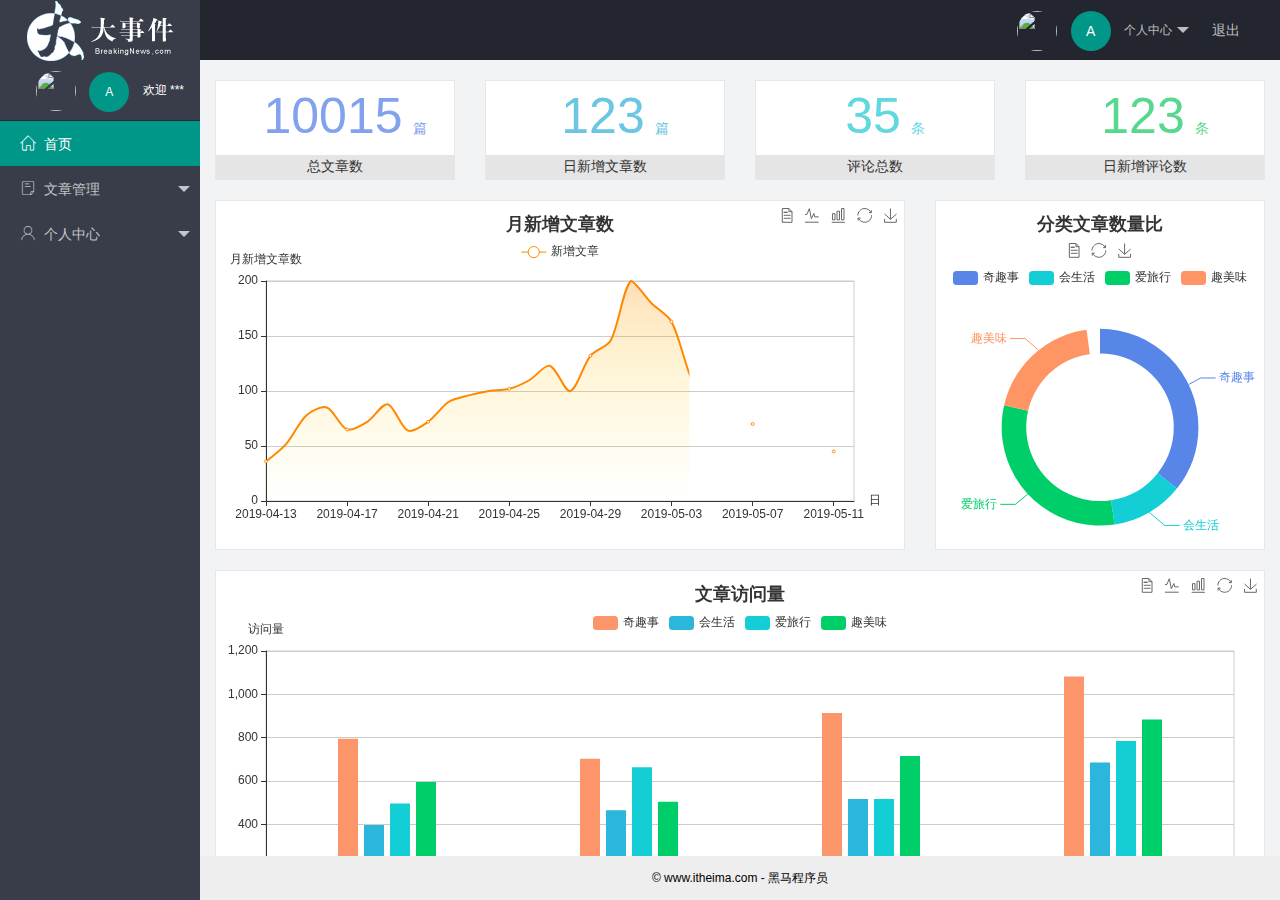
==== commit b1296c78: "完成了个人中心的功能开发" ====
--- a/index.html
+++ b/index.html
@@ -25,9 +25,9 @@
               个人中心
             </a>
             <dl class="layui-nav-child">
-              <dd><a href="">基本资料</a></dd>
-              <dd><a href="">更换头像</a></dd>
-              <dd><a href="">重置密码</a></dd>
+              <dd><a href="./user/user_info.html" target="fm">基本资料</a></dd>
+              <dd><a href="./user/user_avatar.html" target="fm">更换头像</a></dd>
+              <dd><a href="./user/user_pwd.html" target="fm">重置密码</a></dd>
             </dl>
           </li>
           <li class="layui-nav-item" lay-header-event="menuRight" lay-unselect>
@@ -61,9 +61,9 @@
             <li class="layui-nav-item">
               <a href="javascript:;"><span class="iconfont icon-user"></span>个人中心</a>
               <dl class="layui-nav-child">
-                <dd><a href="javascript:;"><i class="layui-icon layui-icon-app"></i>基本资料</a></dd>
-                <dd><a href="javascript:;"><i class="layui-icon layui-icon-app"></i>更换头像</a></dd>
-                <dd><a href="javascript:;"><i class="layui-icon layui-icon-app"></i>重置密码</a></dd>
+                <dd><a href="./user/user_info.html" target="fm"><i class="layui-icon layui-icon-app"></i>基本资料</a></dd>
+                <dd><a href="./user/user_avatar.html" target="fm"><i class="layui-icon layui-icon-app"></i>更换头像</a></dd>
+                <dd><a href="./user/user_pwd.html" target="fm"><i class="layui-icon layui-icon-app"></i>重置密码</a></dd>
               </dl>
             </li>
             
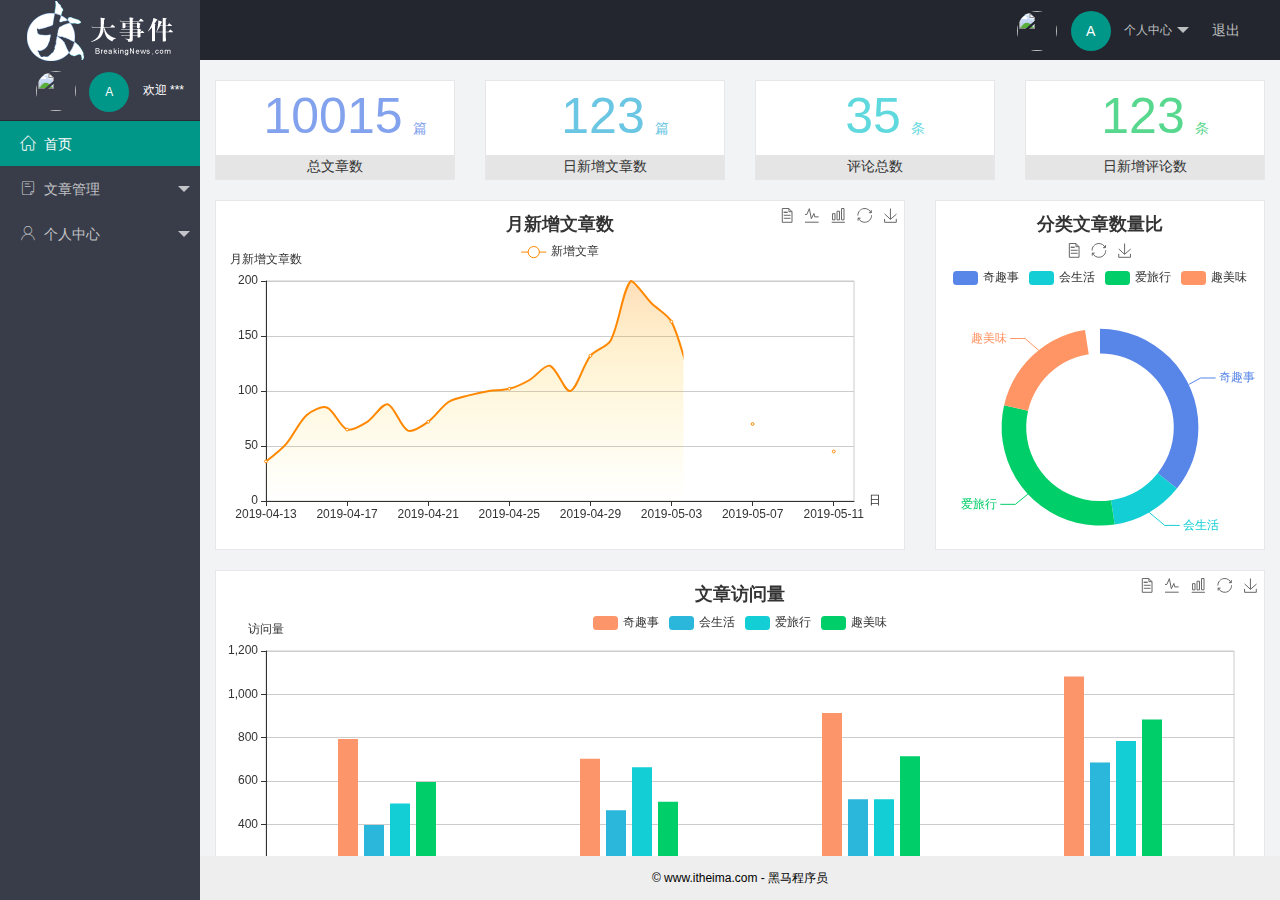
==== commit 005ca3f8: "完成了文章发布功能" ====
--- a/index.html
+++ b/index.html
@@ -53,9 +53,9 @@
             <li class="layui-nav-item">
               <a class="" href="javascript:;"><span class="iconfont icon-16"></span>文章管理</a>
               <dl class="layui-nav-child">
-                <dd><a href="javascript:;"><i class="layui-icon layui-icon-app"></i>文章类别</a></dd>
-                <dd><a href="javascript:;"><i class="layui-icon layui-icon-app"></i>文章列表</a></dd>
-                <dd><a href="javascript:;"><i class="layui-icon layui-icon-app"></i>发布文章</a></dd>
+                <dd><a href="./article/article_cate.html" target="fm"><i class="layui-icon layui-icon-app"></i>文章类别</a></dd>
+                <dd><a href="./article/art_list.html" target="fm"><i class="layui-icon layui-icon-app"></i>文章列表</a></dd>
+                <dd><a href="./article/art_pub.html" target="fm"><i class="layui-icon layui-icon-app"></i>发布文章</a></dd>
               </dl>
             </li>
             <li class="layui-nav-item">
